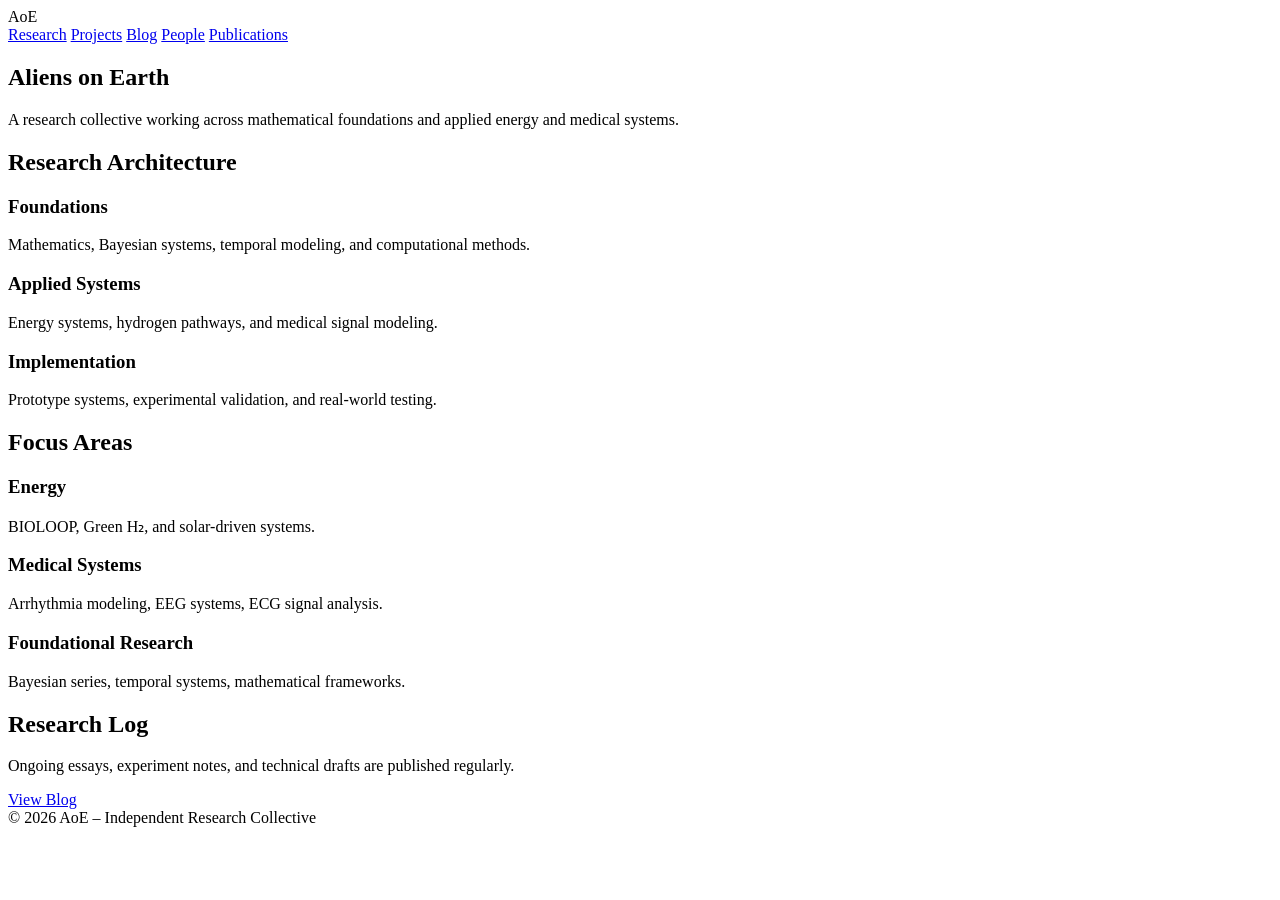
==== index.html @ 13b08b9a "Add initial HTML structure for AoE website" ====
<!DOCTYPE html>
<html lang="en">
<head>
<meta charset="UTF-8">
<meta name="viewport" content="width=device-width, initial-scale=1.0">
<title>AoE – Aliens on Earth</title>
<link rel="stylesheet" href="style.css">
<link href="https://fonts.googleapis.com/css2?family=Inter:wght@300;400;600;700&display=swap" rel="stylesheet">
</head>

<body>

<nav>
  <div class="logo">AoE</div>
  <div class="nav-links">
    <a href="research.html">Research</a>
    <a href="projects.html">Projects</a>
    <a href="blog.html">Blog</a>
    <a href="people.html">People</a>
    <a href="publications.html">Publications</a>
  </div>
</nav>

<section class="hero">
  <h1>Aliens on Earth</h1>
  <p>
    A research collective working across mathematical foundations and applied
    energy and medical systems.
  </p>
</section>

<section class="architecture">
  <h2>Research Architecture</h2>

  <div class="layer">
    <h3>Foundations</h3>
    <p>
      Mathematics, Bayesian systems, temporal modeling, and computational methods.
    </p>
  </div>

  <div class="layer">
    <h3>Applied Systems</h3>
    <p>
      Energy systems, hydrogen pathways, and medical signal modeling.
    </p>
  </div>

  <div class="layer">
    <h3>Implementation</h3>
    <p>
      Prototype systems, experimental validation, and real-world testing.
    </p>
  </div>
</section>

<section class="domains">
  <h2>Focus Areas</h2>

  <div class="grid">
    <div class="card">
      <h3>Energy</h3>
      <p>BIOLOOP, Green H₂, and solar-driven systems.</p>
    </div>

    <div class="card">
      <h3>Medical Systems</h3>
      <p>Arrhythmia modeling, EEG systems, ECG signal analysis.</p>
    </div>

    <div class="card">
      <h3>Foundational Research</h3>
      <p>Bayesian series, temporal systems, mathematical frameworks.</p>
    </div>
  </div>
</section>

<section class="activity">
  <h2>Research Log</h2>
  <p>
    Ongoing essays, experiment notes, and technical drafts are published regularly.
  </p>
  <a href="blog.html" class="btn">View Blog</a>
</section>

<footer>
  © 2026 AoE – Independent Research Collective
</footer>

</body>
</html>
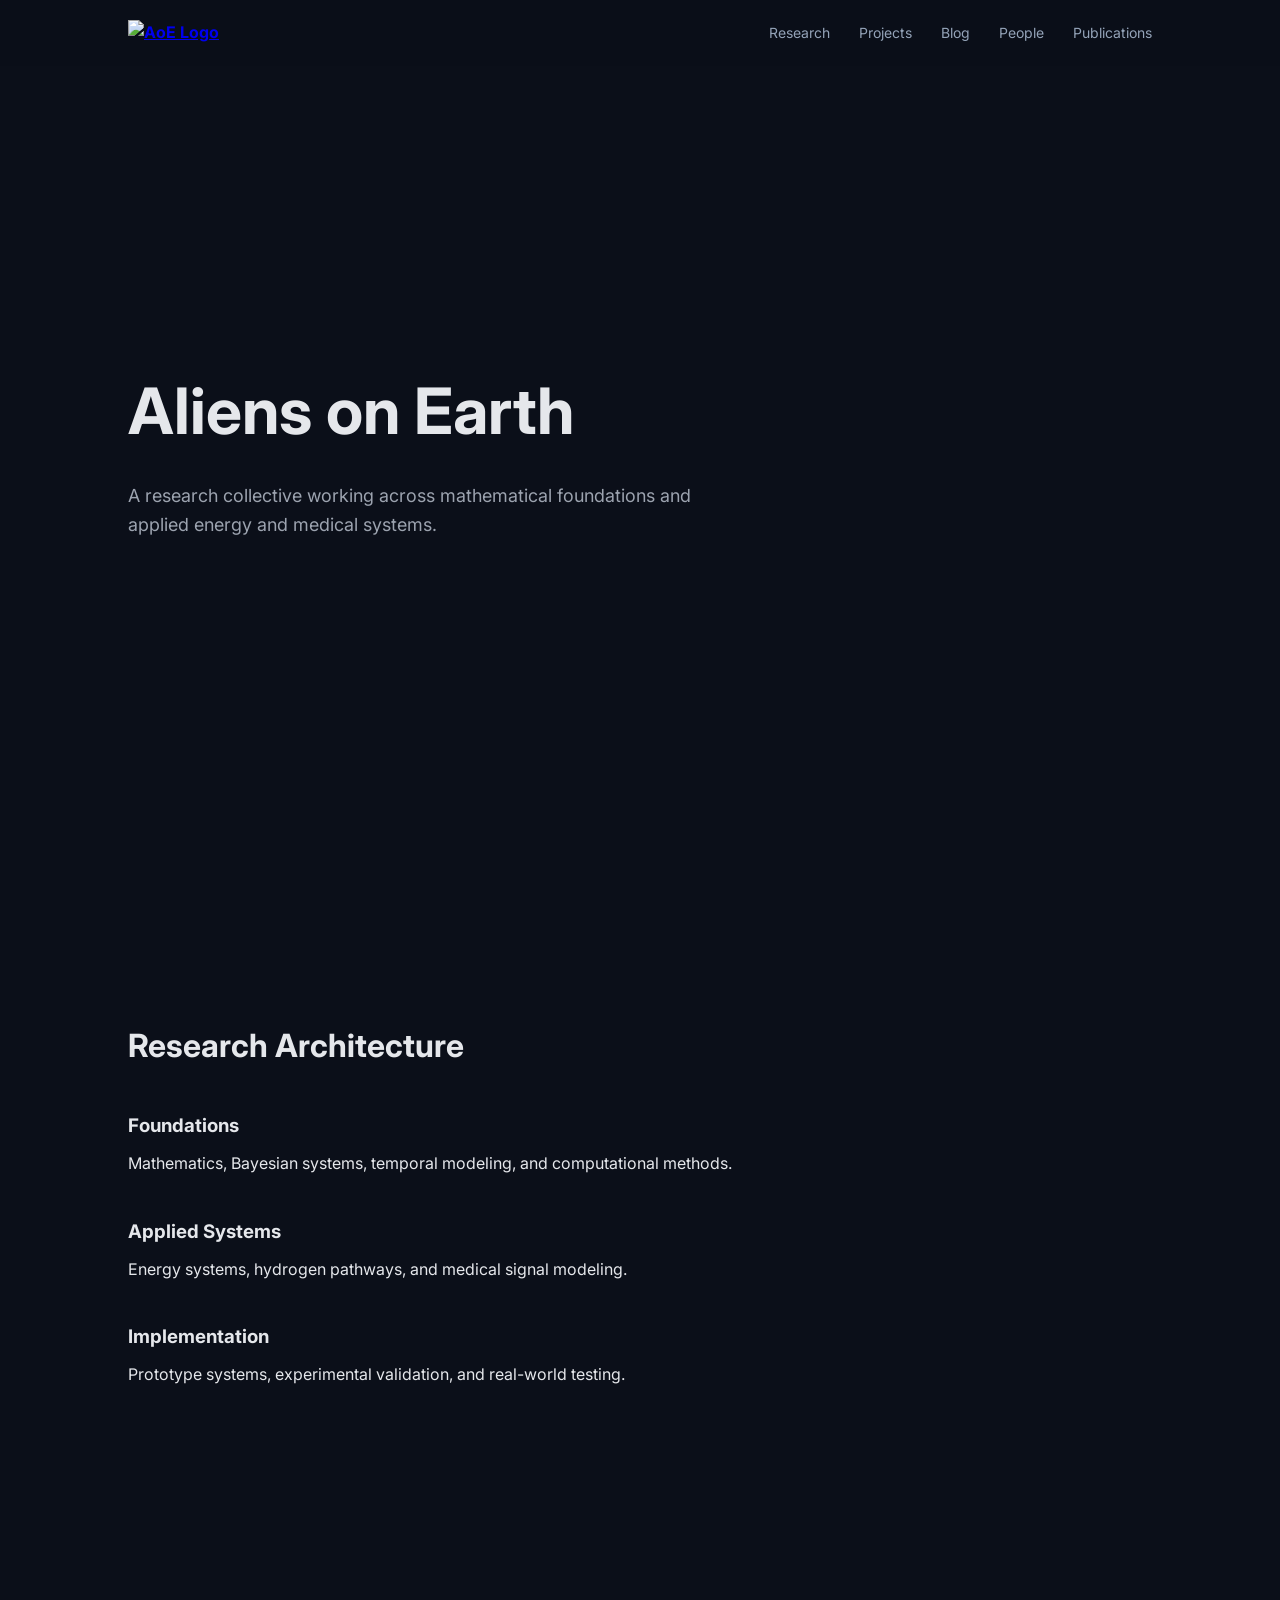
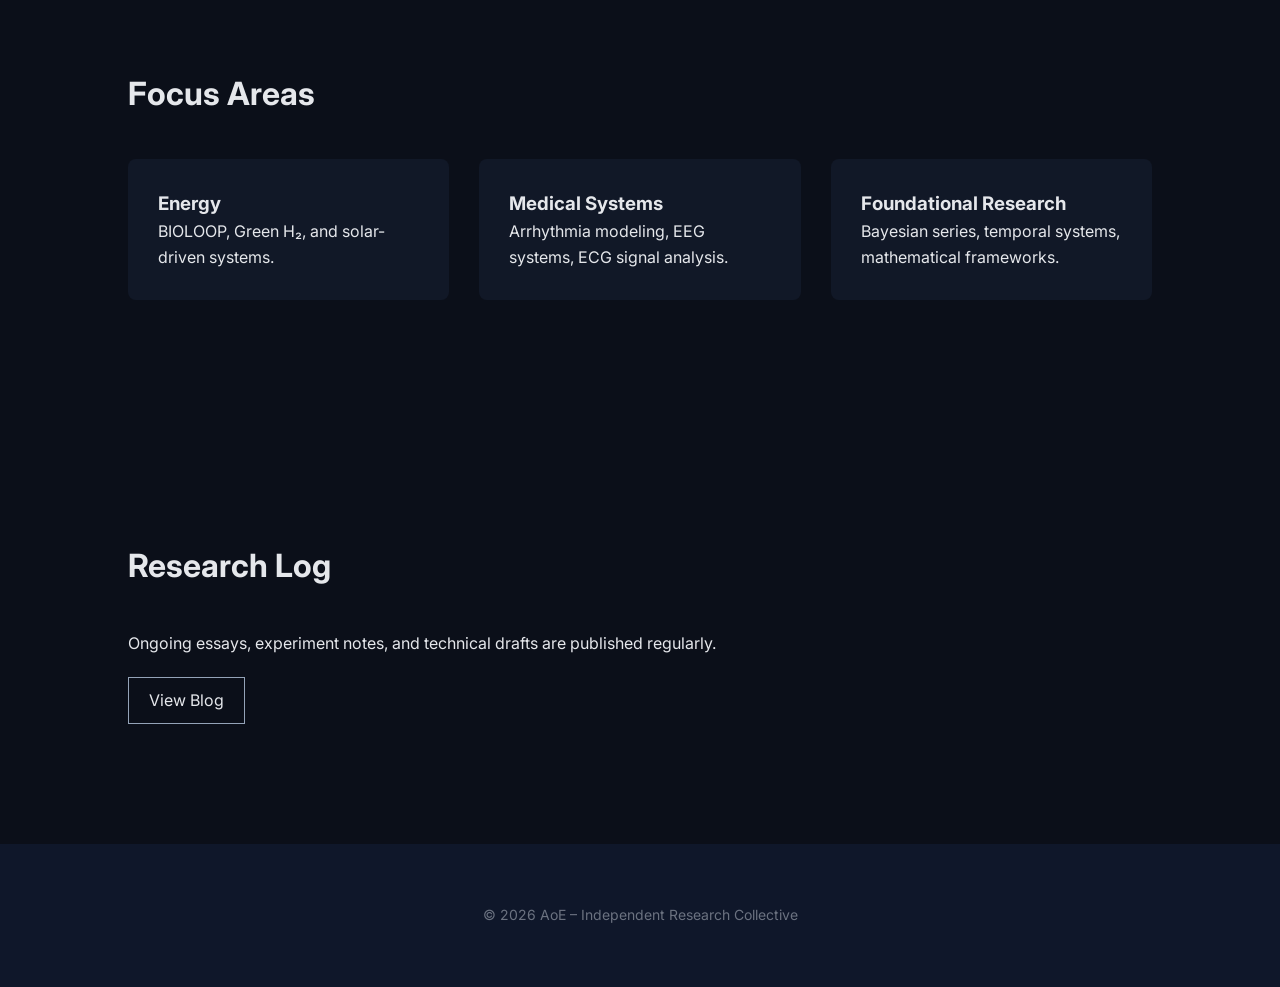
==== commit eaa4d1fa: "Update index.html" ====
--- a/index.html
+++ b/index.html
@@ -11,7 +11,11 @@
 <body>
 
 <nav>
-  <div class="logo">AoE</div>
+  <div class="logo">
+    <a href="index.html">
+      <img src="assets/AOE.jpeg" alt="AoE Logo">
+  </a>
+  </div>
   <div class="nav-links">
     <a href="research.html">Research</a>
     <a href="projects.html">Projects</a>
--- a/style.css
+++ b/style.css
@@ -0,0 +1,141 @@
+* {
+  margin: 0;
+  padding: 0;
+  box-sizing: border-box;
+}
+
+body {
+  font-family: 'Inter', sans-serif;
+  background: #0b0f19;
+  color: #e5e7eb;
+  line-height: 1.6;
+}
+
+nav {
+  position: fixed;
+  width: 100%;
+  padding: 20px 10%;
+  display: flex;
+  justify-content: space-between;
+  background: rgba(11,15,25,0.9);
+  backdrop-filter: blur(6px);
+}
+
+.logo {
+  font-weight: 700;
+}
+
+.nav-links a {
+  color: #94a3b8;
+  text-decoration: none;
+  margin-left: 25px;
+  font-size: 14px;
+}
+
+.nav-links a:hover {
+  color: #ffffff;
+}
+
+.hero {
+  height: 100vh;
+  display: flex;
+  flex-direction: column;
+  justify-content: center;
+  padding: 0 10%;
+}
+
+.hero h1 {
+  font-size: 64px;
+  margin-bottom: 20px;
+}
+
+.hero p {
+  max-width: 600px;
+  color: #9ca3af;
+  font-size: 18px;
+}
+
+section {
+  padding: 120px 10%;
+}
+
+h2 {
+  font-size: 32px;
+  margin-bottom: 40px;
+}
+
+.layer {
+  margin-bottom: 40px;
+}
+
+.layer h3 {
+  margin-bottom: 10px;
+}
+
+.domains .grid {
+  display: grid;
+  grid-template-columns: repeat(auto-fit, minmax(260px, 1fr));
+  gap: 30px;
+}
+
+.card {
+  background: #111827;
+  padding: 30px;
+  border-radius: 8px;
+  transition: 0.3s ease;
+}
+
+.card:hover {
+  background: #1f2937;
+  transform: translateY(-5px);
+}
+
+.activity .btn {
+  display: inline-block;
+  margin-top: 20px;
+  padding: 10px 20px;
+  border: 1px solid #94a3b8;
+  color: #e5e7eb;
+  text-decoration: none;
+}
+
+.activity .btn:hover {
+  background: #1f2937;
+}
+
+footer {
+  text-align: center;
+  padding: 60px;
+  background: #0f172a;
+  color: #6b7280;
+  font-size: 14px;
+}
+
+.page {
+  padding: 140px 10% 100px 10%;
+}
+
+.page h1 {
+  font-size: 48px;
+  margin-bottom: 60px;
+}
+
+.page section {
+  margin-bottom: 60px;
+}
+
+.grid {
+  display: grid;
+  grid-template-columns: repeat(auto-fit, minmax(260px, 1fr));
+  gap: 30px;
+}
+
+.link-card {
+  text-decoration: none;
+  color: inherit;
+}
+
+.link-card:hover {
+  background: #1f2937;
+  transform: translateY(-5px);
+}
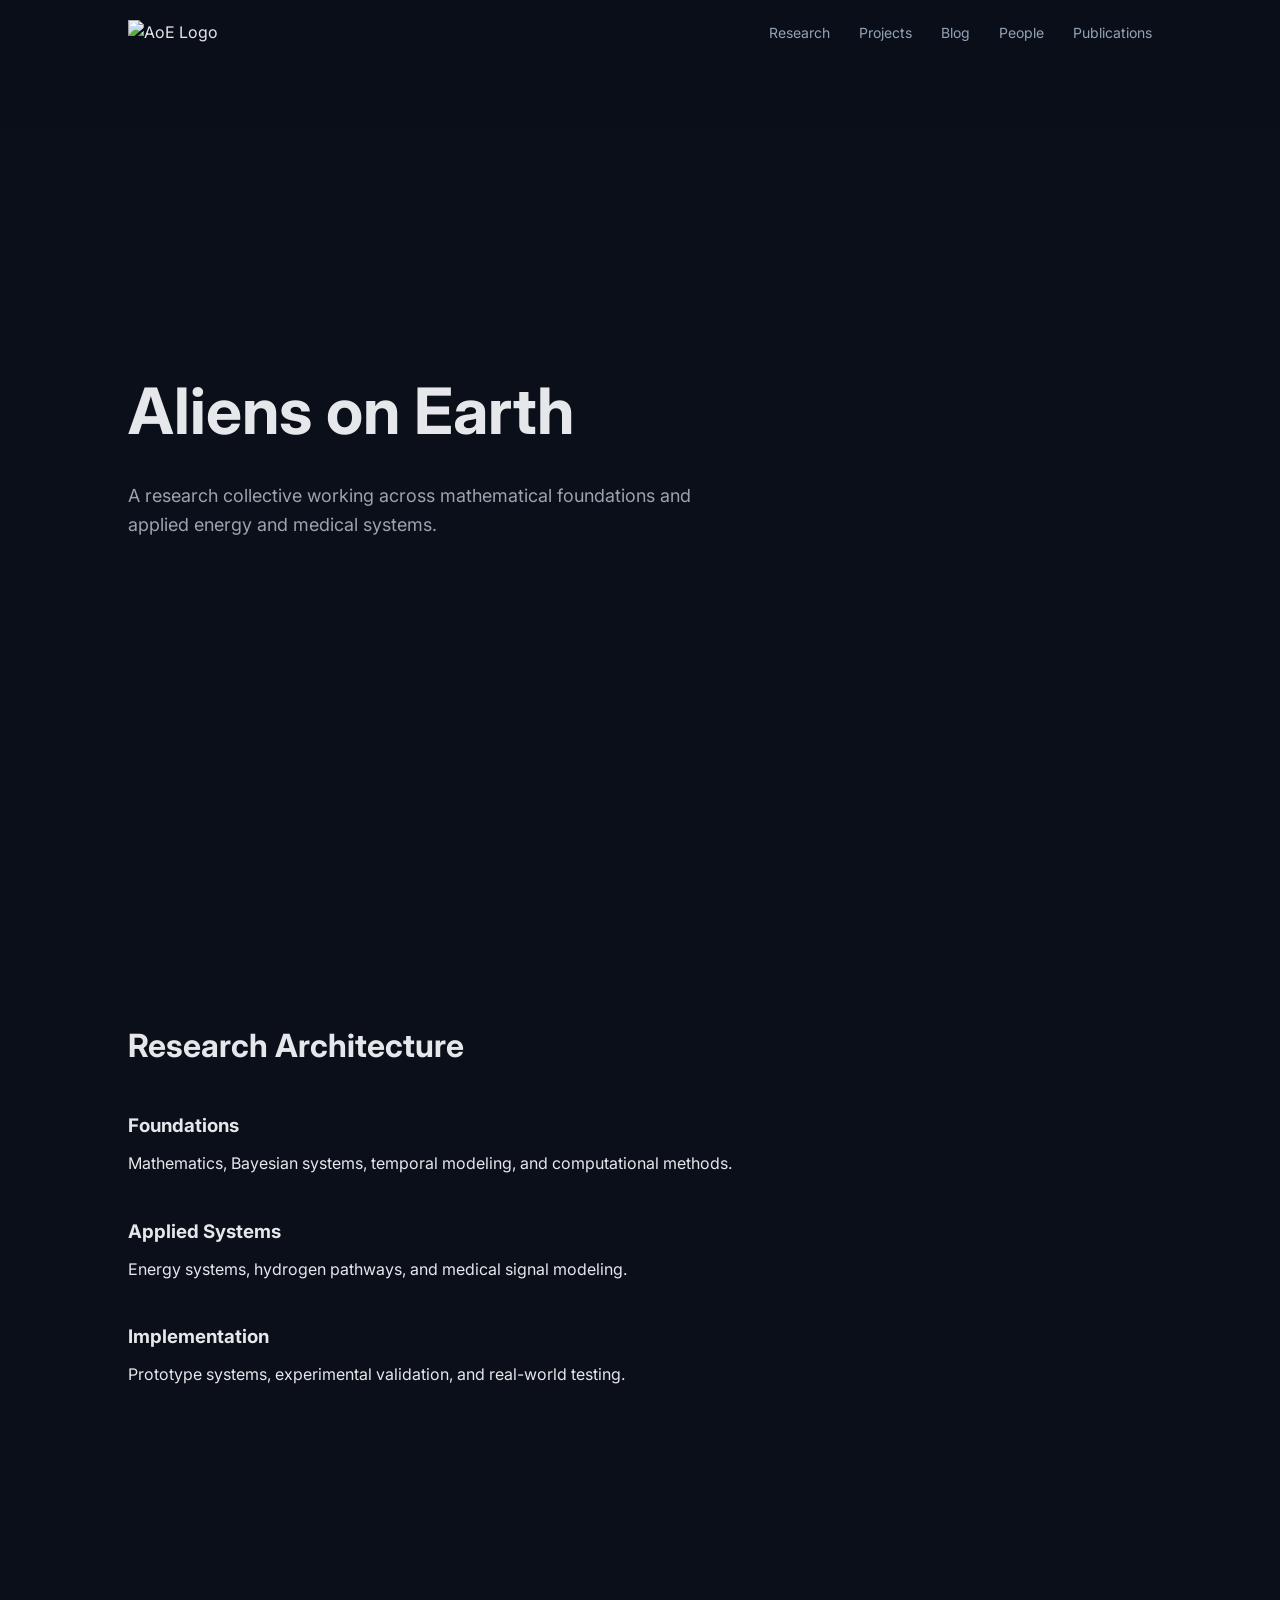
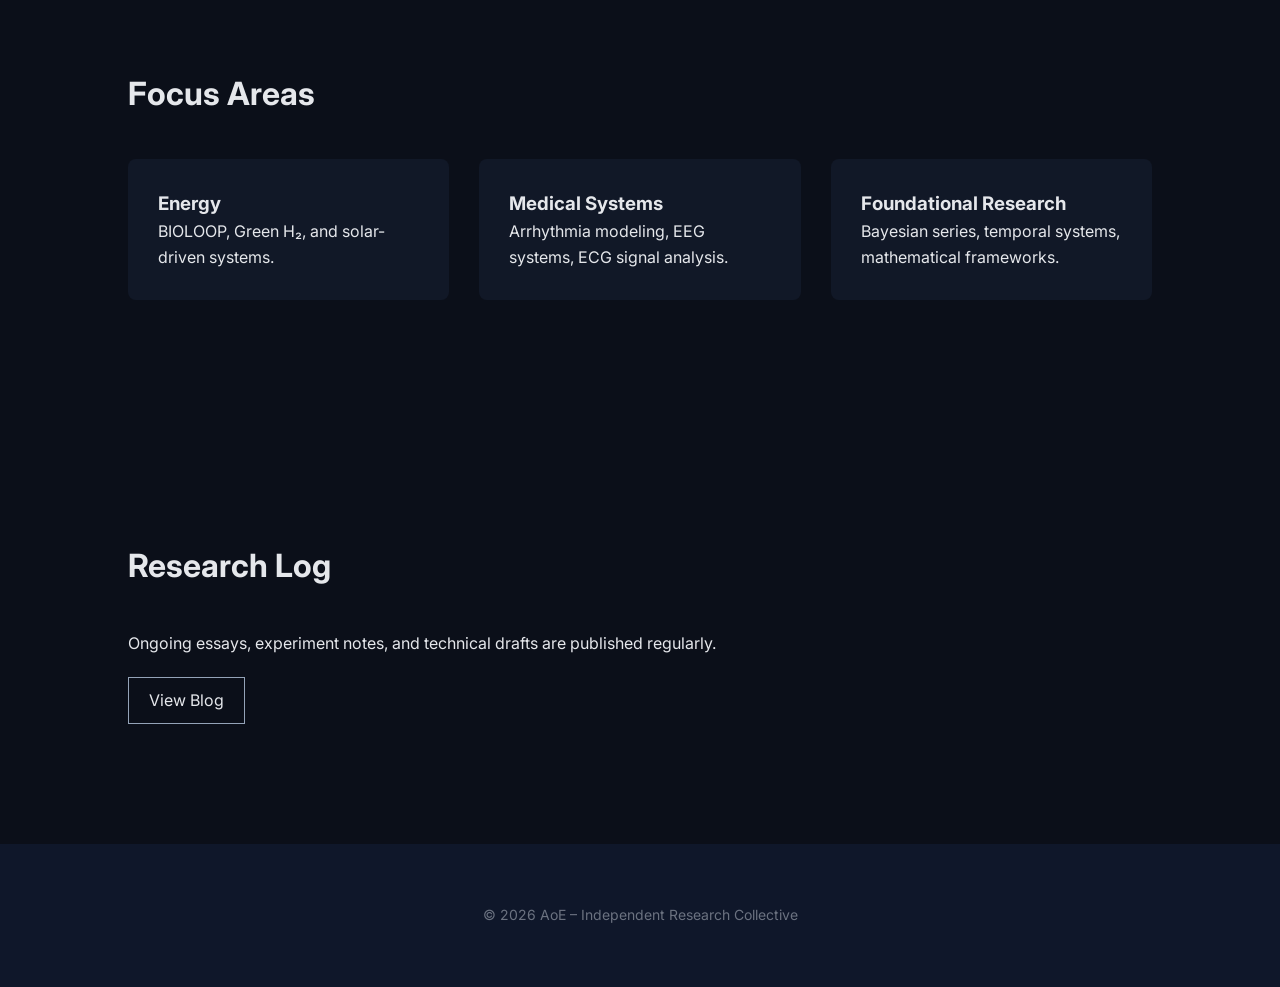
==== commit 1cac0a14: "Replace AOE logo image with a new file" ====
--- a/index.html
+++ b/index.html
@@ -10,11 +10,7 @@
 
 <body>
 
-<nav>
-  <div class="logo">
-    <a href="index.html">
-      <img src="assets/AOE.jpeg" alt="AoE Logo">
-  </a>
+<nav><img src="assets/AOE.jpeg" alt="AoE Logo" style="height: 60px; margin-bottom: 30px;">
   </div>
   <div class="nav-links">
     <a href="research.html">Research</a>
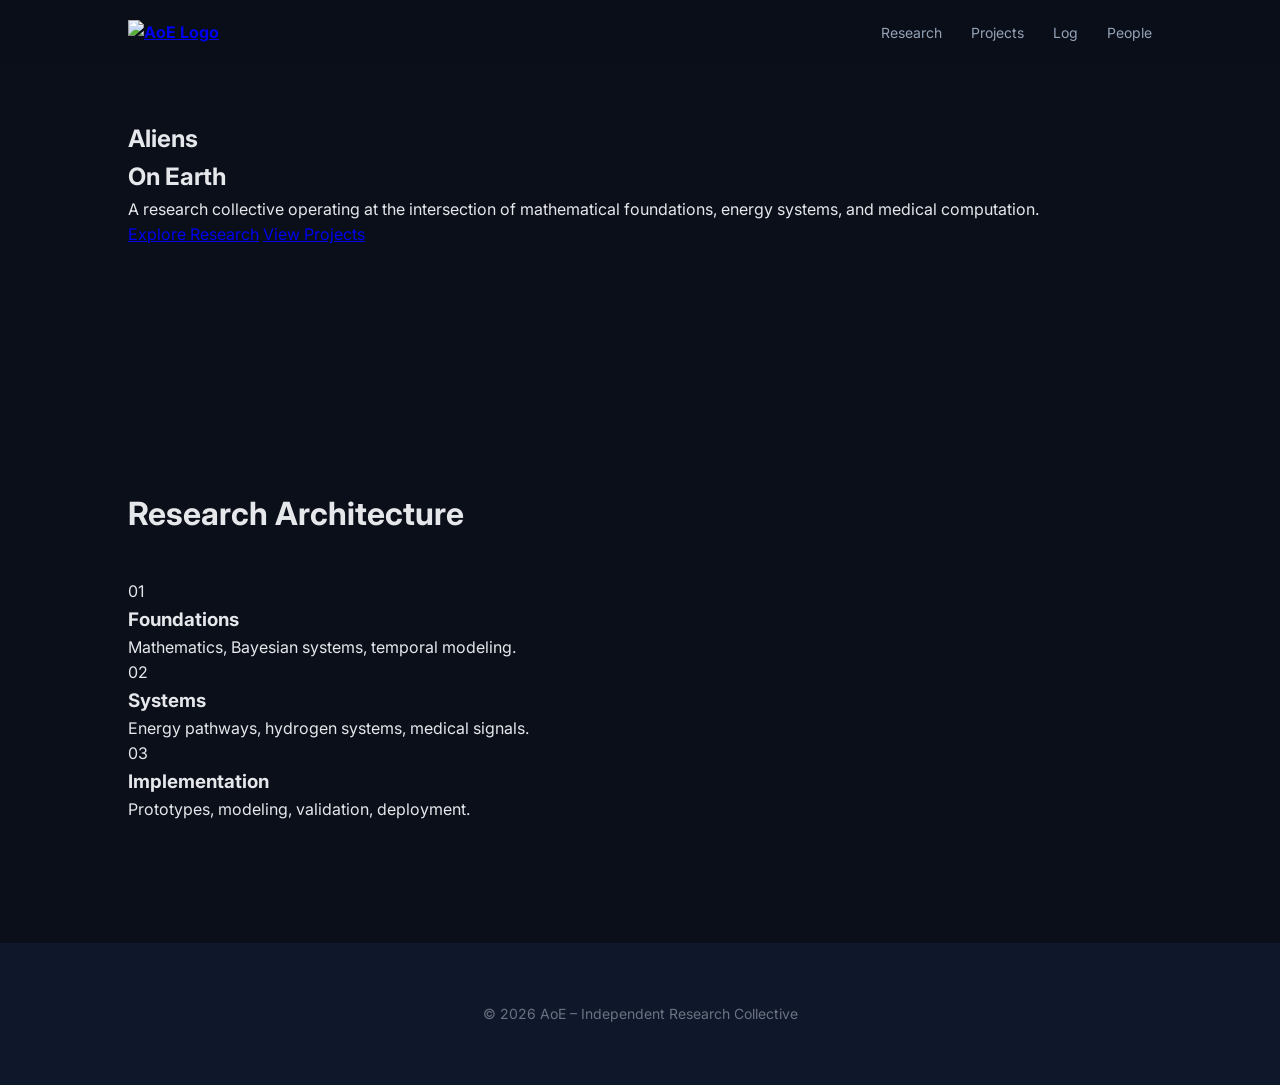
==== commit 471c29af: "Refactor index.html for improved layout and content Updated the navigation and hero sections, modifi" ====
--- a/index.html
+++ b/index.html
@@ -5,82 +5,72 @@
 <meta name="viewport" content="width=device-width, initial-scale=1.0">
 <title>AoE – Aliens on Earth</title>
 <link rel="stylesheet" href="style.css">
-<link href="https://fonts.googleapis.com/css2?family=Inter:wght@300;400;600;700&display=swap" rel="stylesheet">
+<link href="https://fonts.googleapis.com/css2?family=Inter:wght@300;400;600;800&display=swap" rel="stylesheet">
 </head>
 
 <body>
 
-<nav><img src="assets/AOE.jpeg" alt="AoE Logo" style="height: 60px; margin-bottom: 30px;">
+<nav>
+  <div class="logo">
+    <a href="index.html">
+      <img src="assets/AOE.jpeg" alt="AoE Logo">
+    </a>
   </div>
   <div class="nav-links">
     <a href="research.html">Research</a>
     <a href="projects.html">Projects</a>
-    <a href="blog.html">Blog</a>
+    <a href="blog.html">Log</a>
     <a href="people.html">People</a>
-    <a href="publications.html">Publications</a>
   </div>
 </nav>
 
-<section class="hero">
-  <h1>Aliens on Earth</h1>
-  <p>
-    A research collective working across mathematical foundations and applied
-    energy and medical systems.
-  </p>
+<section class="hero-advanced">
+
+  <div class="background-grid"></div>
+
+  <div class="hero-content">
+    <h1>
+      Aliens<br>
+      <span>On Earth</span>
+    </h1>
+
+    <p>
+      A research collective operating at the intersection of mathematical
+      foundations, energy systems, and medical computation.
+    </p>
+
+    <div class="hero-buttons">
+      <a href="research.html" class="btn-primary">Explore Research</a>
+      <a href="projects.html" class="btn-secondary">View Projects</a>
+    </div>
+  </div>
+
 </section>
 
-<section class="architecture">
+<section class="architecture-section">
   <h2>Research Architecture</h2>
 
-  <div class="layer">
-    <h3>Foundations</h3>
-    <p>
-      Mathematics, Bayesian systems, temporal modeling, and computational methods.
-    </p>
-  </div>
+  <div class="architecture-grid">
 
-  <div class="layer">
-    <h3>Applied Systems</h3>
-    <p>
-      Energy systems, hydrogen pathways, and medical signal modeling.
-    </p>
-  </div>
-
-  <div class="layer">
-    <h3>Implementation</h3>
-    <p>
-      Prototype systems, experimental validation, and real-world testing.
-    </p>
-  </div>
-</section>
-
-<section class="domains">
-  <h2>Focus Areas</h2>
-
-  <div class="grid">
-    <div class="card">
-      <h3>Energy</h3>
-      <p>BIOLOOP, Green H₂, and solar-driven systems.</p>
+    <div class="arch-block">
+      <span class="arch-number">01</span>
+      <h3>Foundations</h3>
+      <p>Mathematics, Bayesian systems, temporal modeling.</p>
     </div>
 
-    <div class="card">
-      <h3>Medical Systems</h3>
-      <p>Arrhythmia modeling, EEG systems, ECG signal analysis.</p>
+    <div class="arch-block">
+      <span class="arch-number">02</span>
+      <h3>Systems</h3>
+      <p>Energy pathways, hydrogen systems, medical signals.</p>
     </div>
 
-    <div class="card">
-      <h3>Foundational Research</h3>
-      <p>Bayesian series, temporal systems, mathematical frameworks.</p>
+    <div class="arch-block">
+      <span class="arch-number">03</span>
+      <h3>Implementation</h3>
+      <p>Prototypes, modeling, validation, deployment.</p>
     </div>
+
   </div>
-</section>
-
-<section class="activity">
-  <h2>Research Log</h2>
-  <p>
-    Ongoing essays, experiment notes, and technical drafts are published regularly.
-  </p>
-  <a href="blog.html" class="btn">View Blog</a>
 </section>
 
 <footer>
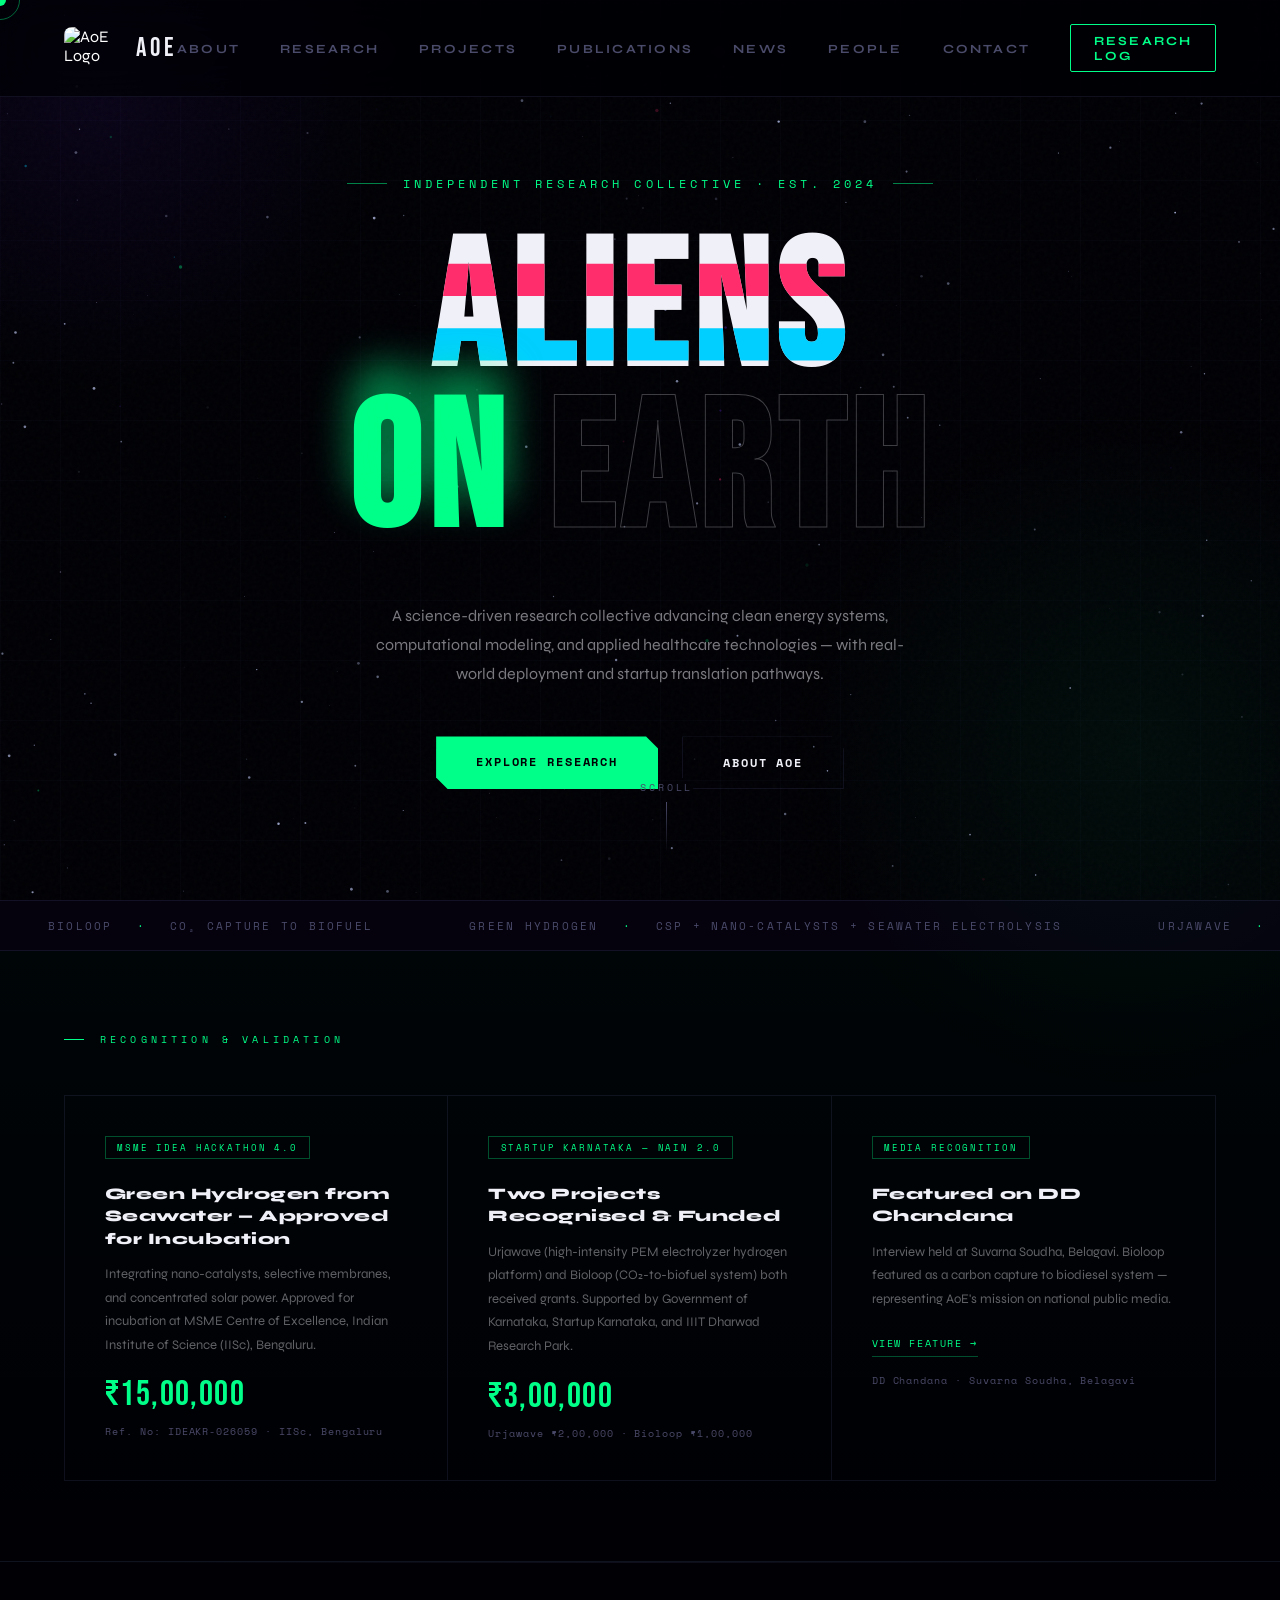
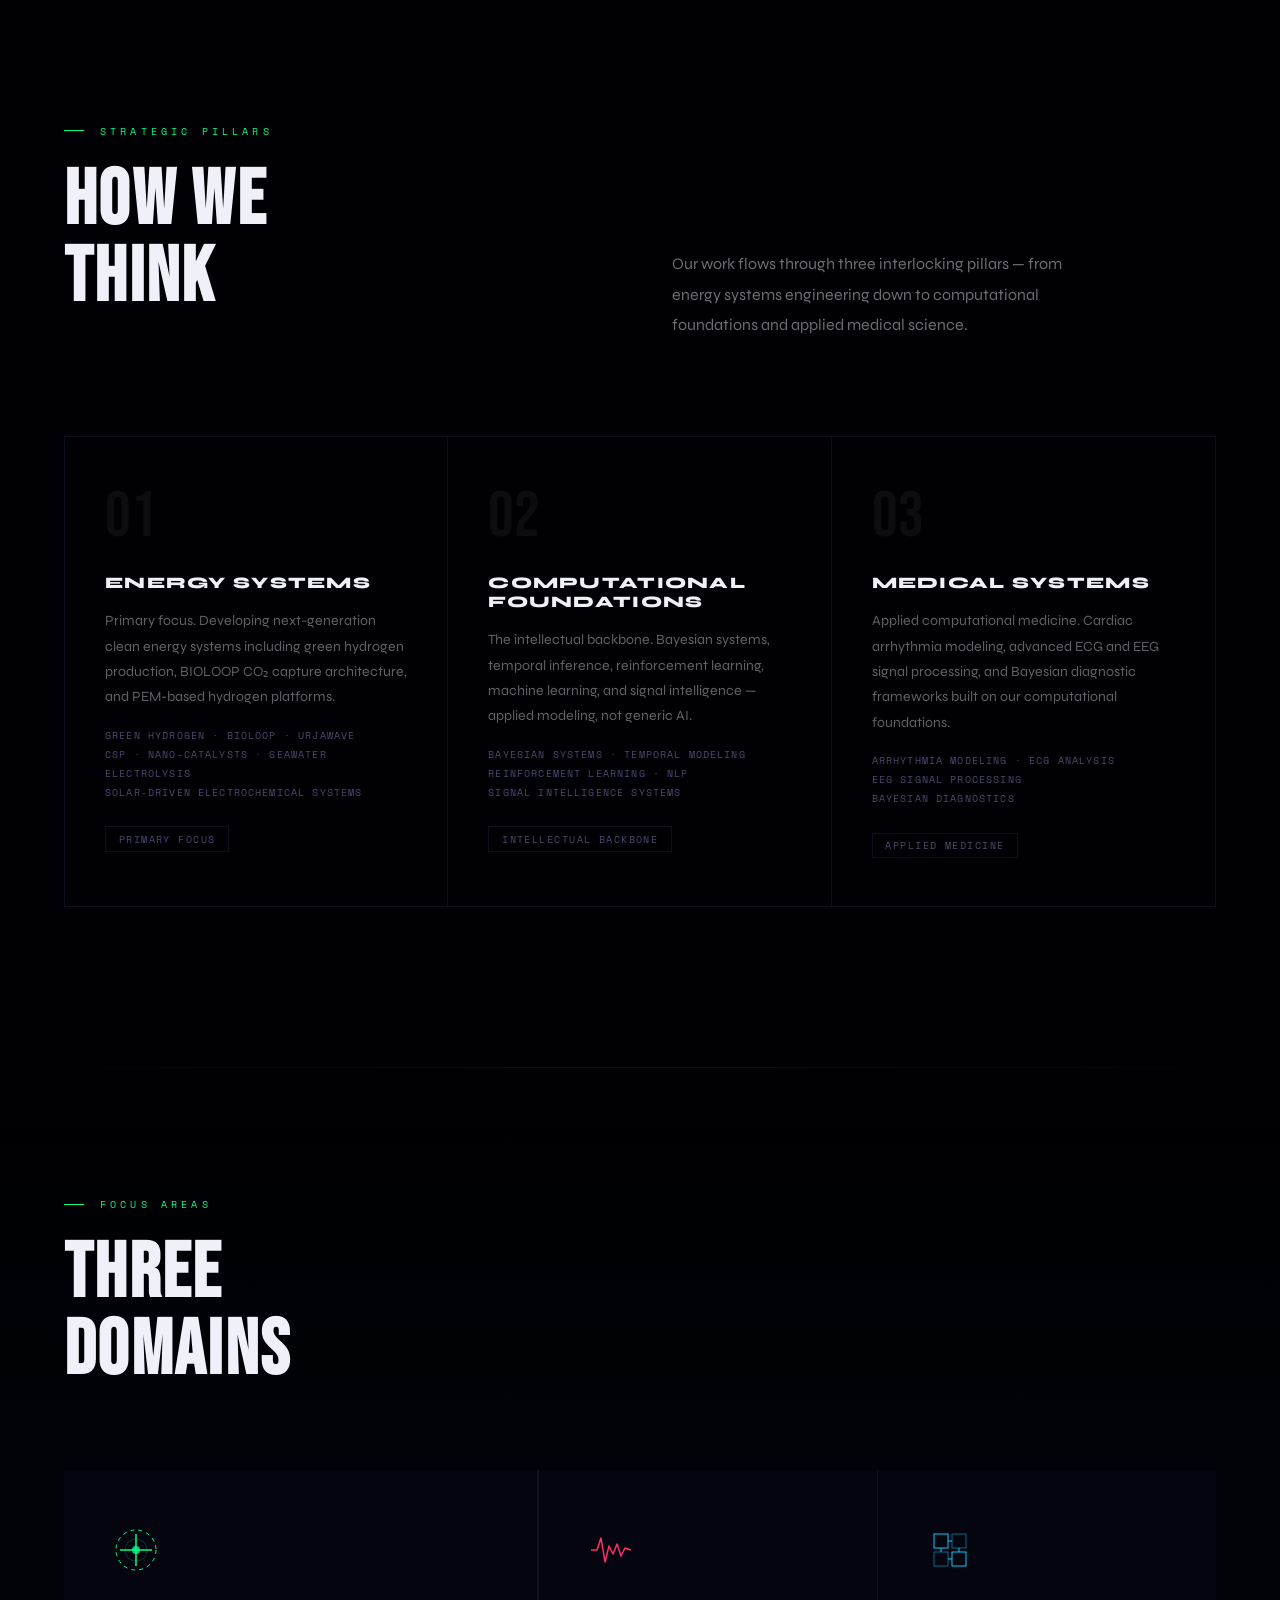
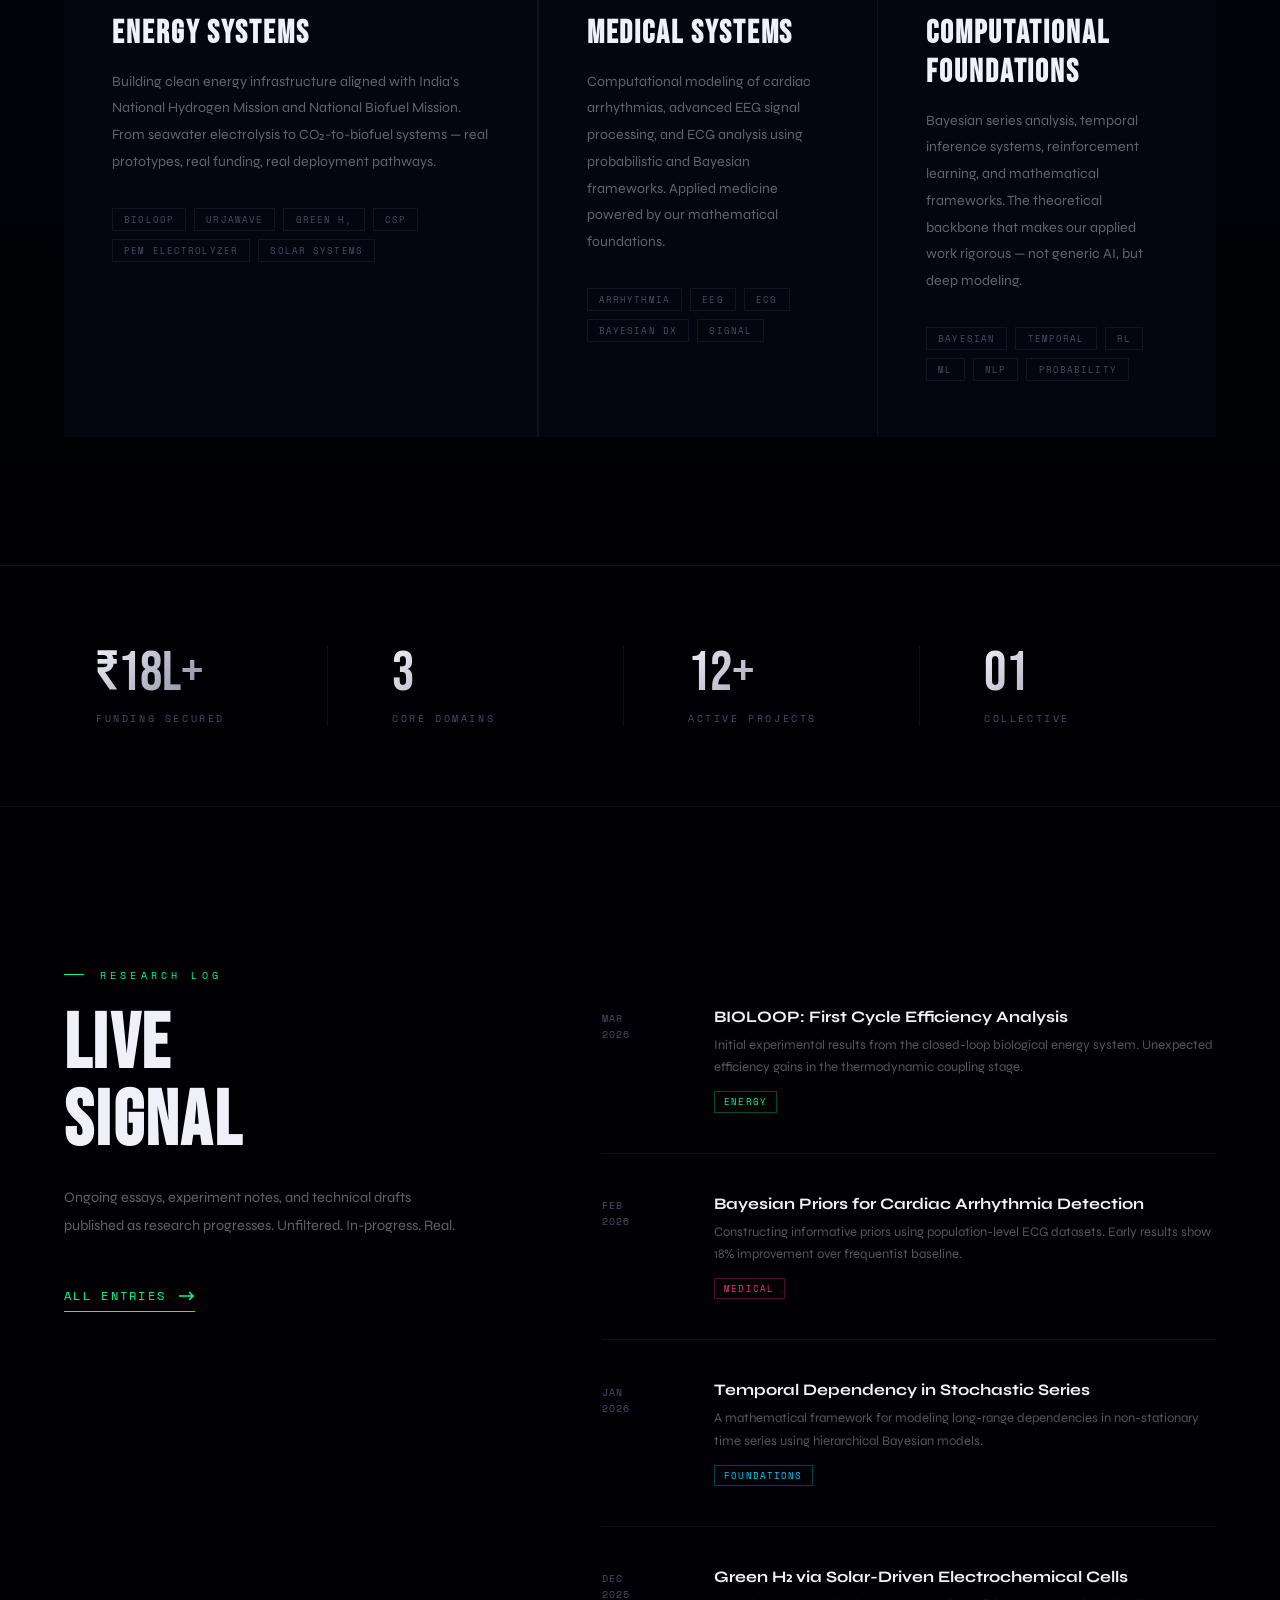
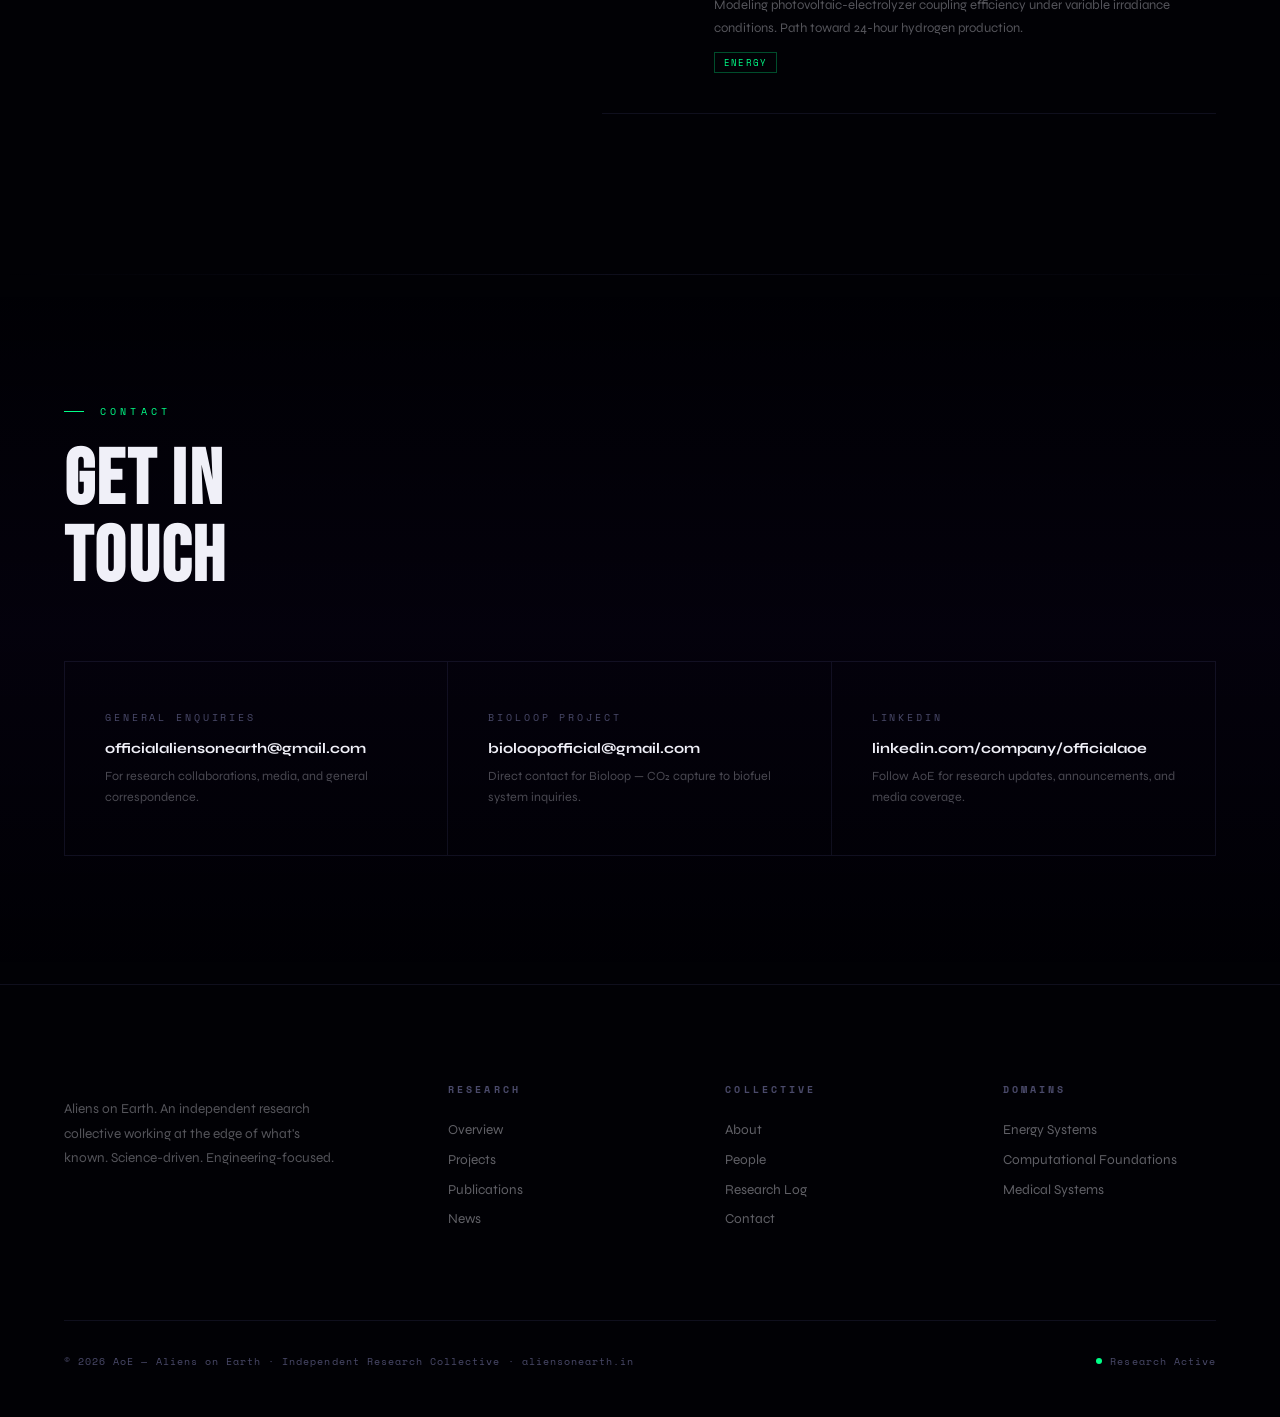
==== commit 7b3131f9: "Update index.html" ====
--- a/index.html
+++ b/index.html
@@ -4,78 +4,1607 @@
 <meta charset="UTF-8">
 <meta name="viewport" content="width=device-width, initial-scale=1.0">
 <title>AoE – Aliens on Earth</title>
-<link rel="stylesheet" href="style.css">
-<link href="https://fonts.googleapis.com/css2?family=Inter:wght@300;400;600;800&display=swap" rel="stylesheet">
+<link rel="preconnect" href="https://fonts.googleapis.com">
+<link href="https://fonts.googleapis.com/css2?family=Bebas+Neue&family=Syne:wght@400;700;800&family=Space+Mono:wght@400;700&display=swap" rel="stylesheet">
+<style>
+  :root {
+    --void: #010105;
+    --deep: #05050f;
+    --ink: #0a0a1a;
+    --acid: #00ff88;
+    --plasma: #7b2fff;
+    --signal: #ff2d6b;
+    --ice: #00cfff;
+    --white: #f0f0f8;
+    --muted: #4a4a6a;
+    --border: rgba(120,120,200,0.12);
+  }
+
+  *, *::before, *::after { margin: 0; padding: 0; box-sizing: border-box; }
+
+  html { scroll-behavior: smooth; }
+
+  body {
+    background: var(--void);
+    color: var(--white);
+    font-family: 'Syne', sans-serif;
+    overflow-x: hidden;
+    cursor: none;
+  }
+
+  /* CUSTOM CURSOR */
+  .cursor {
+    position: fixed;
+    width: 12px; height: 12px;
+    background: var(--acid);
+    border-radius: 50%;
+    pointer-events: none;
+    z-index: 9999;
+    transform: translate(-50%, -50%);
+    transition: transform 0.1s, background 0.2s;
+    mix-blend-mode: difference;
+  }
+  .cursor-ring {
+    position: fixed;
+    width: 40px; height: 40px;
+    border: 1px solid rgba(0,255,136,0.4);
+    border-radius: 50%;
+    pointer-events: none;
+    z-index: 9998;
+    transform: translate(-50%, -50%);
+    transition: transform 0.15s ease, width 0.3s, height 0.3s, border-color 0.3s;
+  }
+
+  /* CANVAS */
+  #cosmos {
+    position: fixed;
+    inset: 0;
+    z-index: 0;
+    pointer-events: none;
+  }
+
+  /* NOISE OVERLAY */
+  body::before {
+    content: '';
+    position: fixed;
+    inset: 0;
+    background-image: url("data:image/svg+xml,%3Csvg viewBox='0 0 256 256' xmlns='http://www.w3.org/2000/svg'%3E%3Cfilter id='noise'%3E%3CfeTurbulence type='fractalNoise' baseFrequency='0.9' numOctaves='4' stitchTiles='stitch'/%3E%3C/filter%3E%3Crect width='100%25' height='100%25' filter='url(%23noise)' opacity='1'/%3E%3C/svg%3E");
+    opacity: 0.025;
+    z-index: 1;
+    pointer-events: none;
+  }
+
+  /* NAV */
+  nav {
+    position: fixed;
+    top: 0; left: 0; right: 0;
+    z-index: 100;
+    display: flex;
+    align-items: center;
+    justify-content: space-between;
+    padding: 1.5rem 4rem;
+    border-bottom: 1px solid var(--border);
+    backdrop-filter: blur(20px);
+    background: rgba(1,1,5,0.7);
+  }
+
+  .nav-logo {
+    display: flex;
+    align-items: center;
+    gap: 1rem;
+  }
+
+  .nav-logo img {
+    height: 42px;
+    border-radius: 8px;
+    filter: brightness(1.1);
+  }
+
+  .nav-wordmark {
+    font-family: 'Bebas Neue', sans-serif;
+    font-size: 1.6rem;
+    letter-spacing: 0.15em;
+    color: var(--white);
+  }
+
+  .nav-links {
+    display: flex;
+    gap: 2.5rem;
+    align-items: center;
+  }
+
+  .nav-links a {
+    text-decoration: none;
+    color: var(--muted);
+    font-size: 0.78rem;
+    font-weight: 700;
+    letter-spacing: 0.18em;
+    text-transform: uppercase;
+    transition: color 0.2s;
+    position: relative;
+  }
+
+  .nav-links a::after {
+    content: '';
+    position: absolute;
+    bottom: -4px; left: 0;
+    width: 0; height: 1px;
+    background: var(--acid);
+    transition: width 0.3s;
+  }
+
+  .nav-links a:hover { color: var(--acid); }
+  .nav-links a:hover::after { width: 100%; }
+
+  .nav-cta {
+    background: transparent;
+    border: 1px solid var(--acid);
+    color: var(--acid) !important;
+    padding: 0.5rem 1.4rem;
+    border-radius: 2px;
+  }
+
+  .nav-cta:hover { background: var(--acid); color: var(--void) !important; }
+  .nav-cta::after { display: none !important; }
+
+  /* HERO */
+  .hero {
+    position: relative;
+    z-index: 2;
+    min-height: 100vh;
+    display: flex;
+    flex-direction: column;
+    align-items: center;
+    justify-content: center;
+    text-align: center;
+    padding: 8rem 2rem 4rem;
+    overflow: hidden;
+  }
+
+  .hero-eyebrow {
+    font-family: 'Space Mono', monospace;
+    font-size: 0.72rem;
+    letter-spacing: 0.35em;
+    color: var(--acid);
+    text-transform: uppercase;
+    margin-bottom: 2.5rem;
+    opacity: 0;
+    animation: fadeUp 1s 0.3s forwards;
+    display: flex;
+    align-items: center;
+    gap: 1rem;
+  }
+
+  .hero-eyebrow::before, .hero-eyebrow::after {
+    content: '';
+    width: 40px; height: 1px;
+    background: var(--acid);
+    opacity: 0.5;
+  }
+
+  .hero-title {
+    font-family: 'Bebas Neue', sans-serif;
+    font-size: clamp(5rem, 14vw, 14rem);
+    line-height: 0.9;
+    letter-spacing: 0.04em;
+    opacity: 0;
+    animation: fadeUp 1s 0.5s forwards;
+    position: relative;
+  }
+
+  .hero-title .line1 { display: block; color: var(--white); }
+  .hero-title .line2 {
+    display: block;
+    color: transparent;
+    -webkit-text-stroke: 1px rgba(240,240,248,0.25);
+    position: relative;
+  }
+
+  .hero-title .on {
+    color: var(--acid);
+    -webkit-text-stroke: 0;
+    position: relative;
+  }
+
+  .hero-title .on::after {
+    content: 'ON';
+    position: absolute;
+    inset: 0;
+    color: var(--acid);
+    filter: blur(20px);
+    opacity: 0.6;
+  }
+
+  .hero-sub {
+    margin-top: 3rem;
+    max-width: 560px;
+    font-size: 1rem;
+    line-height: 1.8;
+    color: rgba(240,240,248,0.5);
+    font-weight: 400;
+    opacity: 0;
+    animation: fadeUp 1s 0.8s forwards;
+  }
+
+  .hero-actions {
+    display: flex;
+    gap: 1.5rem;
+    margin-top: 3rem;
+    opacity: 0;
+    animation: fadeUp 1s 1s forwards;
+  }
+
+  .btn-primary {
+    background: var(--acid);
+    color: var(--void);
+    padding: 1rem 2.5rem;
+    font-family: 'Space Mono', monospace;
+    font-size: 0.78rem;
+    letter-spacing: 0.15em;
+    text-transform: uppercase;
+    text-decoration: none;
+    font-weight: 700;
+    border: none;
+    clip-path: polygon(0 0, calc(100% - 12px) 0, 100% 12px, 100% 100%, 12px 100%, 0 calc(100% - 12px));
+    transition: all 0.2s;
+    cursor: none;
+  }
+
+  .btn-primary:hover { background: var(--white); transform: translateY(-2px); }
+
+  .btn-ghost {
+    background: transparent;
+    color: var(--white);
+    padding: 1rem 2.5rem;
+    font-family: 'Space Mono', monospace;
+    font-size: 0.78rem;
+    letter-spacing: 0.15em;
+    text-transform: uppercase;
+    text-decoration: none;
+    font-weight: 700;
+    border: 1px solid var(--border);
+    clip-path: polygon(0 0, calc(100% - 12px) 0, 100% 12px, 100% 100%, 12px 100%, 0 calc(100% - 12px));
+    transition: all 0.2s;
+    cursor: none;
+  }
+
+  .btn-ghost:hover { border-color: var(--ice); color: var(--ice); transform: translateY(-2px); }
+
+  /* SCROLL INDICATOR */
+  .scroll-hint {
+    position: absolute;
+    bottom: 3rem;
+    left: 50%;
+    transform: translateX(-50%);
+    display: flex;
+    flex-direction: column;
+    align-items: center;
+    gap: 0.5rem;
+    opacity: 0;
+    animation: fadeUp 1s 1.4s forwards;
+  }
+
+  .scroll-hint span {
+    font-family: 'Space Mono', monospace;
+    font-size: 0.6rem;
+    letter-spacing: 0.3em;
+    color: var(--muted);
+    text-transform: uppercase;
+  }
+
+  .scroll-line {
+    width: 1px; height: 50px;
+    background: linear-gradient(to bottom, var(--muted), transparent);
+    animation: scrollPulse 2s infinite;
+  }
+
+  /* TICKER */
+  .ticker {
+    position: relative;
+    z-index: 2;
+    border-top: 1px solid var(--border);
+    border-bottom: 1px solid var(--border);
+    padding: 1rem 0;
+    overflow: hidden;
+    background: rgba(123,47,255,0.04);
+  }
+
+  .ticker-inner {
+    display: flex;
+    gap: 0;
+    animation: ticker 25s linear infinite;
+    white-space: nowrap;
+  }
+
+  .ticker-item {
+    padding: 0 3rem;
+    font-family: 'Space Mono', monospace;
+    font-size: 0.7rem;
+    letter-spacing: 0.2em;
+    text-transform: uppercase;
+    color: var(--muted);
+    display: flex;
+    align-items: center;
+    gap: 1.5rem;
+  }
+
+  .ticker-item span { color: var(--acid); }
+
+  /* CREDIBILITY BANNER */
+  .credibility {
+    position: relative;
+    z-index: 2;
+    padding: 5rem 4rem;
+    background: linear-gradient(180deg, rgba(0,255,136,0.02) 0%, transparent 100%);
+    border-bottom: 1px solid var(--border);
+  }
+
+  .credibility-inner {
+    max-width: 1400px;
+    margin: 0 auto;
+  }
+
+  .credibility-label {
+    font-family: 'Space Mono', monospace;
+    font-size: 0.65rem;
+    letter-spacing: 0.4em;
+    text-transform: uppercase;
+    color: var(--acid);
+    margin-bottom: 3rem;
+    display: flex;
+    align-items: center;
+    gap: 1rem;
+  }
+
+  .credibility-label::before {
+    content: '';
+    width: 20px; height: 1px;
+    background: var(--acid);
+  }
+
+  .cred-grid {
+    display: grid;
+    grid-template-columns: 1fr 1fr 1fr;
+    gap: 0;
+    border: 1px solid var(--border);
+  }
+
+  .cred-card {
+    padding: 2.5rem 2.5rem;
+    border-right: 1px solid var(--border);
+    position: relative;
+    overflow: hidden;
+    transition: background 0.3s;
+  }
+
+  .cred-card:last-child { border-right: none; }
+
+  .cred-card::before {
+    content: '';
+    position: absolute;
+    top: 0; left: 0; right: 0;
+    height: 2px;
+    background: linear-gradient(to right, transparent, var(--acid), transparent);
+    transform: scaleX(0);
+    transition: transform 0.4s;
+  }
+
+  .cred-card:hover::before { transform: scaleX(1); }
+  .cred-card:hover { background: rgba(0,255,136,0.03); }
+
+  .cred-badge {
+    font-family: 'Space Mono', monospace;
+    font-size: 0.58rem;
+    letter-spacing: 0.2em;
+    text-transform: uppercase;
+    color: var(--acid);
+    border: 1px solid rgba(0,255,136,0.3);
+    display: inline-block;
+    padding: 0.25rem 0.7rem;
+    margin-bottom: 1.5rem;
+  }
+
+  .cred-card h3 {
+    font-size: 1rem;
+    font-weight: 800;
+    color: var(--white);
+    margin-bottom: 0.8rem;
+    letter-spacing: 0.03em;
+    line-height: 1.4;
+  }
+
+  .cred-card p {
+    font-size: 0.82rem;
+    color: rgba(240,240,248,0.4);
+    line-height: 1.8;
+  }
+
+  .cred-amount {
+    font-family: 'Bebas Neue', sans-serif;
+    font-size: 2.2rem;
+    color: var(--acid);
+    letter-spacing: 0.04em;
+    margin-top: 1rem;
+    display: block;
+  }
+
+  .cred-ref {
+    font-family: 'Space Mono', monospace;
+    font-size: 0.6rem;
+    color: var(--muted);
+    letter-spacing: 0.1em;
+    margin-top: 0.5rem;
+    display: block;
+  }
+
+  /* SECTION COMMONS */
+  section { position: relative; z-index: 2; }
+
+  .section-label {
+    font-family: 'Space Mono', monospace;
+    font-size: 0.65rem;
+    letter-spacing: 0.4em;
+    text-transform: uppercase;
+    color: var(--acid);
+    margin-bottom: 1.5rem;
+    display: flex;
+    align-items: center;
+    gap: 1rem;
+  }
+
+  .section-label::before {
+    content: '';
+    width: 20px; height: 1px;
+    background: var(--acid);
+  }
+
+  .section-title {
+    font-family: 'Bebas Neue', sans-serif;
+    font-size: clamp(3rem, 6vw, 5.5rem);
+    line-height: 1;
+    letter-spacing: 0.03em;
+    margin-bottom: 1.5rem;
+  }
+
+  /* ARCHITECTURE */
+  .architecture {
+    padding: 10rem 4rem;
+    max-width: 1400px;
+    margin: 0 auto;
+  }
+
+  .arch-header {
+    display: grid;
+    grid-template-columns: 1fr 1fr;
+    gap: 4rem;
+    align-items: end;
+    margin-bottom: 6rem;
+  }
+
+  .arch-desc {
+    color: rgba(240,240,248,0.45);
+    line-height: 1.9;
+    font-size: 1rem;
+    max-width: 400px;
+  }
+
+  .arch-layers {
+    display: grid;
+    grid-template-columns: 1fr 1fr 1fr;
+    gap: 0;
+    border: 1px solid var(--border);
+  }
+
+  .arch-layer {
+    padding: 3rem 2.5rem;
+    border-right: 1px solid var(--border);
+    position: relative;
+    overflow: hidden;
+    transition: background 0.4s;
+  }
+
+  .arch-layer:last-child { border-right: none; }
+
+  .arch-layer::before {
+    content: '';
+    position: absolute;
+    top: 0; left: 0; right: 0;
+    height: 2px;
+    background: linear-gradient(to right, transparent, var(--plasma), transparent);
+    transform: scaleX(0);
+    transition: transform 0.4s;
+  }
+
+  .arch-layer:hover::before { transform: scaleX(1); }
+  .arch-layer:hover { background: rgba(123,47,255,0.05); }
+
+  .arch-num {
+    font-family: 'Bebas Neue', sans-serif;
+    font-size: 4rem;
+    color: rgba(240,240,248,0.05);
+    line-height: 1;
+    margin-bottom: 1.5rem;
+    display: block;
+  }
+
+  .arch-layer h3 {
+    font-size: 1rem;
+    font-weight: 800;
+    letter-spacing: 0.08em;
+    text-transform: uppercase;
+    margin-bottom: 1rem;
+    color: var(--white);
+  }
+
+  .arch-layer p {
+    font-size: 0.88rem;
+    color: rgba(240,240,248,0.4);
+    line-height: 1.8;
+  }
+
+  .arch-sublabel {
+    font-family: 'Space Mono', monospace;
+    font-size: 0.6rem;
+    color: var(--muted);
+    letter-spacing: 0.12em;
+    text-transform: uppercase;
+    margin-top: 1rem;
+    display: block;
+    line-height: 2;
+  }
+
+  .arch-tag {
+    display: inline-block;
+    margin-top: 1.5rem;
+    padding: 0.3rem 0.8rem;
+    font-family: 'Space Mono', monospace;
+    font-size: 0.6rem;
+    letter-spacing: 0.15em;
+    text-transform: uppercase;
+    border: 1px solid var(--border);
+    color: var(--muted);
+  }
+
+  /* DOMAINS */
+  .domains {
+    padding: 8rem 4rem;
+    background: linear-gradient(180deg, transparent 0%, rgba(0,207,255,0.02) 50%, transparent 100%);
+  }
+
+  .domains-inner {
+    max-width: 1400px;
+    margin: 0 auto;
+  }
+
+  .domains-header {
+    margin-bottom: 5rem;
+  }
+
+  .domains-grid {
+    display: grid;
+    grid-template-columns: 1.4fr 1fr 1fr;
+    gap: 1.5px;
+    background: var(--border);
+  }
+
+  .domain-card {
+    background: var(--deep);
+    padding: 3.5rem 3rem;
+    position: relative;
+    overflow: hidden;
+    transition: background 0.3s;
+    cursor: none;
+  }
+
+  .domain-card::after {
+    content: '';
+    position: absolute;
+    inset: 0;
+    background: radial-gradient(circle at 80% 20%, rgba(0,255,136,0.06), transparent 60%);
+    opacity: 0;
+    transition: opacity 0.4s;
+  }
+
+  .domain-card:nth-child(2)::after {
+    background: radial-gradient(circle at 80% 20%, rgba(255,45,107,0.06), transparent 60%);
+  }
+
+  .domain-card:nth-child(3)::after {
+    background: radial-gradient(circle at 80% 20%, rgba(0,207,255,0.06), transparent 60%);
+  }
+
+  .domain-card:hover::after { opacity: 1; }
+  .domain-card:hover { background: rgba(5,5,15,0.9); }
+
+  .domain-icon {
+    width: 48px; height: 48px;
+    margin-bottom: 2.5rem;
+    position: relative;
+    z-index: 1;
+  }
+
+  .domain-icon svg { width: 100%; height: 100%; }
+
+  .domain-card h3 {
+    font-family: 'Bebas Neue', sans-serif;
+    font-size: 2rem;
+    letter-spacing: 0.06em;
+    margin-bottom: 1rem;
+    position: relative;
+    z-index: 1;
+  }
+
+  .domain-card p {
+    font-size: 0.88rem;
+    color: rgba(240,240,248,0.4);
+    line-height: 1.9;
+    position: relative;
+    z-index: 1;
+  }
+
+  .domain-tags {
+    display: flex;
+    flex-wrap: wrap;
+    gap: 0.5rem;
+    margin-top: 2rem;
+    position: relative;
+    z-index: 1;
+  }
+
+  .tag {
+    padding: 0.25rem 0.7rem;
+    border: 1px solid var(--border);
+    font-family: 'Space Mono', monospace;
+    font-size: 0.58rem;
+    letter-spacing: 0.12em;
+    color: var(--muted);
+    text-transform: uppercase;
+  }
+
+  /* STATS BAR */
+  .stats {
+    padding: 5rem 4rem;
+    border-top: 1px solid var(--border);
+    border-bottom: 1px solid var(--border);
+  }
+
+  .stats-inner {
+    max-width: 1400px;
+    margin: 0 auto;
+    display: grid;
+    grid-template-columns: repeat(4, 1fr);
+    gap: 2rem;
+  }
+
+  .stat {
+    display: flex;
+    flex-direction: column;
+    gap: 0.5rem;
+    padding: 0 2rem;
+    border-right: 1px solid var(--border);
+  }
+
+  .stat:last-child { border-right: none; }
+
+  .stat-num {
+    font-family: 'Bebas Neue', sans-serif;
+    font-size: 3.5rem;
+    line-height: 1;
+    background: linear-gradient(135deg, var(--white), var(--muted));
+    -webkit-background-clip: text;
+    -webkit-text-fill-color: transparent;
+    background-clip: text;
+  }
+
+  .stat-label {
+    font-family: 'Space Mono', monospace;
+    font-size: 0.65rem;
+    letter-spacing: 0.25em;
+    color: var(--muted);
+    text-transform: uppercase;
+  }
+
+  /* SIGNAL / LOG */
+  .signal {
+    padding: 10rem 4rem;
+  }
+
+  .signal-inner {
+    max-width: 1400px;
+    margin: 0 auto;
+    display: grid;
+    grid-template-columns: 1fr 1.5fr;
+    gap: 8rem;
+    align-items: start;
+  }
+
+  .signal-left { position: sticky; top: 8rem; }
+
+  .signal-cta {
+    margin-top: 3rem;
+    display: inline-flex;
+    align-items: center;
+    gap: 0.8rem;
+    text-decoration: none;
+    font-family: 'Space Mono', monospace;
+    font-size: 0.72rem;
+    letter-spacing: 0.2em;
+    text-transform: uppercase;
+    color: var(--acid);
+    border-bottom: 1px solid var(--acid);
+    padding-bottom: 0.4rem;
+    transition: gap 0.2s;
+  }
+
+  .signal-cta:hover { gap: 1.4rem; }
+
+  .signal-log { display: flex; flex-direction: column; gap: 0; }
+
+  .log-entry {
+    display: grid;
+    grid-template-columns: 80px 1fr;
+    gap: 2rem;
+    padding: 2.5rem 0;
+    border-bottom: 1px solid var(--border);
+    position: relative;
+    transition: background 0.2s;
+  }
+
+  .log-entry::before {
+    content: '';
+    position: absolute;
+    left: -4rem;
+    top: 0; bottom: 0;
+    width: 2px;
+    background: linear-gradient(to bottom, var(--plasma), transparent);
+    opacity: 0;
+    transition: opacity 0.3s;
+  }
+
+  .log-entry:hover::before { opacity: 1; }
+
+  .log-date {
+    font-family: 'Space Mono', monospace;
+    font-size: 0.65rem;
+    color: var(--muted);
+    letter-spacing: 0.1em;
+    padding-top: 0.2rem;
+  }
+
+  .log-content h4 {
+    font-size: 1rem;
+    font-weight: 700;
+    margin-bottom: 0.5rem;
+    color: var(--white);
+    transition: color 0.2s;
+  }
+
+  .log-entry:hover .log-content h4 { color: var(--acid); }
+
+  .log-content p {
+    font-size: 0.82rem;
+    color: rgba(240,240,248,0.35);
+    line-height: 1.7;
+  }
+
+  .log-category {
+    display: inline-block;
+    margin-top: 0.8rem;
+    padding: 0.2rem 0.6rem;
+    font-family: 'Space Mono', monospace;
+    font-size: 0.58rem;
+    letter-spacing: 0.12em;
+    text-transform: uppercase;
+  }
+
+  .cat-energy { border: 1px solid rgba(0,255,136,0.3); color: var(--acid); }
+  .cat-medical { border: 1px solid rgba(255,45,107,0.3); color: var(--signal); }
+  .cat-math { border: 1px solid rgba(0,207,255,0.3); color: var(--ice); }
+
+  /* CONTACT */
+  .contact {
+    padding: 8rem 4rem;
+    background: linear-gradient(180deg, transparent 0%, rgba(123,47,255,0.03) 50%, transparent 100%);
+  }
+
+  .contact-inner {
+    max-width: 1400px;
+    margin: 0 auto;
+  }
+
+  .contact-header {
+    margin-bottom: 4rem;
+  }
+
+  .contact-grid {
+    display: grid;
+    grid-template-columns: 1fr 1fr 1fr;
+    gap: 0;
+    border: 1px solid var(--border);
+  }
+
+  .contact-card {
+    padding: 3rem 2.5rem;
+    border-right: 1px solid var(--border);
+    position: relative;
+    overflow: hidden;
+    transition: background 0.3s;
+  }
+
+  .contact-card:last-child { border-right: none; }
+
+  .contact-card::before {
+    content: '';
+    position: absolute;
+    top: 0; left: 0; right: 0;
+    height: 2px;
+    background: linear-gradient(to right, transparent, var(--plasma), transparent);
+    transform: scaleX(0);
+    transition: transform 0.4s;
+  }
+
+  .contact-card:hover::before { transform: scaleX(1); }
+  .contact-card:hover { background: rgba(123,47,255,0.04); }
+
+  .contact-type {
+    font-family: 'Space Mono', monospace;
+    font-size: 0.6rem;
+    letter-spacing: 0.3em;
+    text-transform: uppercase;
+    color: var(--muted);
+    margin-bottom: 1rem;
+    display: block;
+  }
+
+  .contact-card a {
+    display: block;
+    font-size: 0.9rem;
+    font-weight: 700;
+    color: var(--white);
+    text-decoration: none;
+    transition: color 0.2s;
+    word-break: break-all;
+  }
+
+  .contact-card a:hover { color: var(--acid); }
+
+  .contact-card .contact-desc {
+    font-size: 0.78rem;
+    color: rgba(240,240,248,0.3);
+    margin-top: 0.5rem;
+    line-height: 1.7;
+  }
+
+  /* FOOTER */
+  footer {
+    position: relative;
+    z-index: 2;
+    padding: 6rem 4rem 3rem;
+    border-top: 1px solid var(--border);
+  }
+
+  .footer-inner {
+    max-width: 1400px;
+    margin: 0 auto;
+  }
+
+  .footer-top {
+    display: grid;
+    grid-template-columns: 1.5fr 1fr 1fr 1fr;
+    gap: 4rem;
+    margin-bottom: 5rem;
+  }
+
+  .footer-brand h2 {
+    font-family: 'Bebas Neue', sans-serif;
+    font-size: 3rem;
+    letter-spacing: 0.06em;
+    margin-bottom: 1rem;
+  }
+
+  .footer-brand p {
+    font-size: 0.85rem;
+    color: rgba(240,240,248,0.35);
+    line-height: 1.8;
+    max-width: 280px;
+  }
+
+  .footer-col h4 {
+    font-family: 'Space Mono', monospace;
+    font-size: 0.65rem;
+    letter-spacing: 0.3em;
+    text-transform: uppercase;
+    color: var(--muted);
+    margin-bottom: 1.5rem;
+  }
+
+  .footer-col a {
+    display: block;
+    color: rgba(240,240,248,0.4);
+    text-decoration: none;
+    font-size: 0.85rem;
+    margin-bottom: 0.8rem;
+    transition: color 0.2s;
+  }
+
+  .footer-col a:hover { color: var(--white); }
+
+  .footer-bottom {
+    display: flex;
+    justify-content: space-between;
+    align-items: center;
+    padding-top: 2rem;
+    border-top: 1px solid var(--border);
+    font-family: 'Space Mono', monospace;
+    font-size: 0.65rem;
+    color: var(--muted);
+    letter-spacing: 0.1em;
+  }
+
+  .footer-status {
+    display: flex;
+    align-items: center;
+    gap: 0.5rem;
+  }
+
+  .status-dot {
+    width: 6px; height: 6px;
+    background: var(--acid);
+    border-radius: 50%;
+    animation: blink 2s infinite;
+  }
+
+  /* GLITCH EFFECT */
+  .glitch {
+    position: relative;
+    display: inline-block;
+  }
+
+  .glitch::before, .glitch::after {
+    content: attr(data-text);
+    position: absolute;
+    inset: 0;
+    font-family: inherit;
+    font-size: inherit;
+    font-weight: inherit;
+    letter-spacing: inherit;
+  }
+
+  .glitch::before {
+    color: var(--signal);
+    animation: glitch1 4s infinite;
+    clip-path: polygon(0 20%, 100% 20%, 100% 40%, 0 40%);
+  }
+
+  .glitch::after {
+    color: var(--ice);
+    animation: glitch2 4s infinite;
+    clip-path: polygon(0 60%, 100% 60%, 100% 80%, 0 80%);
+  }
+
+  /* HORIZONTAL LINE DIVIDER */
+  .divider {
+    width: 100%;
+    height: 1px;
+    background: linear-gradient(to right, transparent, var(--border), transparent);
+    position: relative;
+    z-index: 2;
+  }
+
+  /* ANIMATIONS */
+  @keyframes fadeUp {
+    from { opacity: 0; transform: translateY(30px); }
+    to { opacity: 1; transform: translateY(0); }
+  }
+
+  @keyframes ticker {
+    from { transform: translateX(0); }
+    to { transform: translateX(-50%); }
+  }
+
+  @keyframes scrollPulse {
+    0%, 100% { opacity: 0.3; transform: scaleY(0.5); transform-origin: top; }
+    50% { opacity: 1; transform: scaleY(1); }
+  }
+
+  @keyframes blink {
+    0%, 100% { opacity: 1; }
+    50% { opacity: 0.3; }
+  }
+
+  @keyframes glitch1 {
+    0%, 90%, 100% { transform: none; opacity: 0; }
+    92% { transform: translate(-2px, 0); opacity: 0.7; }
+    94% { transform: translate(2px, 0); opacity: 0; }
+    96% { transform: translate(-1px, 0); opacity: 0.7; }
+  }
+
+  @keyframes glitch2 {
+    0%, 93%, 100% { transform: none; opacity: 0; }
+    95% { transform: translate(2px, 0); opacity: 0.7; }
+    97% { transform: translate(-2px, 0); opacity: 0; }
+    99% { transform: translate(1px, 0); opacity: 0.7; }
+  }
+
+  @keyframes orbit {
+    from { transform: rotate(0deg) translateX(var(--r)) rotate(0deg); }
+    to { transform: rotate(360deg) translateX(var(--r)) rotate(-360deg); }
+  }
+
+  /* SCROLL REVEAL */
+  .reveal {
+    opacity: 0;
+    transform: translateY(40px);
+    transition: opacity 0.8s ease, transform 0.8s ease;
+  }
+
+  .reveal.visible {
+    opacity: 1;
+    transform: none;
+  }
+
+  /* GRID DECORATION */
+  .grid-bg {
+    position: fixed;
+    inset: 0;
+    background-image:
+      linear-gradient(rgba(120,120,200,0.03) 1px, transparent 1px),
+      linear-gradient(90deg, rgba(120,120,200,0.03) 1px, transparent 1px);
+    background-size: 60px 60px;
+    z-index: 0;
+    pointer-events: none;
+  }
+
+  /* RADIAL GLOWS */
+  .glow-1 {
+    position: fixed;
+    top: -200px; left: -200px;
+    width: 600px; height: 600px;
+    background: radial-gradient(circle, rgba(123,47,255,0.08), transparent 70%);
+    pointer-events: none;
+    z-index: 0;
+  }
+
+  .glow-2 {
+    position: fixed;
+    bottom: -200px; right: -200px;
+    width: 700px; height: 700px;
+    background: radial-gradient(circle, rgba(0,255,136,0.05), transparent 70%);
+    pointer-events: none;
+    z-index: 0;
+  }
+
+  /* RESPONSIVE */
+  @media (max-width: 1024px) {
+    nav { padding: 1.5rem 2rem; }
+    .architecture, .domains, .signal, .stats, .credibility, .contact { padding-left: 2rem; padding-right: 2rem; }
+    .arch-header { grid-template-columns: 1fr; }
+    .arch-layers { grid-template-columns: 1fr; }
+    .arch-layer { border-right: none; border-bottom: 1px solid var(--border); }
+    .domains-grid { grid-template-columns: 1fr; }
+    .signal-inner { grid-template-columns: 1fr; gap: 4rem; }
+    .signal-left { position: static; }
+    .stats-inner { grid-template-columns: repeat(2, 1fr); }
+    .footer-top { grid-template-columns: 1fr 1fr; }
+    .cred-grid { grid-template-columns: 1fr; }
+    .cred-card { border-right: none; border-bottom: 1px solid var(--border); }
+    .contact-grid { grid-template-columns: 1fr; }
+    .contact-card { border-right: none; border-bottom: 1px solid var(--border); }
+  }
+
+  @media (max-width: 640px) {
+    nav { padding: 1rem 1.5rem; }
+    .nav-links { display: none; }
+    .hero-actions { flex-direction: column; align-items: center; }
+    .stats-inner { grid-template-columns: 1fr 1fr; }
+    footer { padding: 4rem 1.5rem 2rem; }
+    .footer-top { grid-template-columns: 1fr; }
+    .footer-bottom { flex-direction: column; gap: 1rem; text-align: center; }
+  }
+</style>
 </head>
-
 <body>
 
+<div class="cursor" id="cursor"></div>
+<div class="cursor-ring" id="cursorRing"></div>
+<div class="grid-bg"></div>
+<div class="glow-1"></div>
+<div class="glow-2"></div>
+<canvas id="cosmos"></canvas>
+
+<!-- NAV -->
 <nav>
-  <div class="logo">
-    <a href="index.html">
-      <img src="assets/AOE.jpeg" alt="AoE Logo">
-    </a>
+  <div class="nav-logo">
+    <img src="assets/AOE.jpeg" alt="AoE Logo">
+    <span class="nav-wordmark">AoE</span>
   </div>
   <div class="nav-links">
+    <a href="about.html">About</a>
     <a href="research.html">Research</a>
     <a href="projects.html">Projects</a>
-    <a href="blog.html">Log</a>
+    <a href="publications.html">Publications</a>
+    <a href="news.html">News</a>
     <a href="people.html">People</a>
+    <a href="contact.html">Contact</a>
+    <a href="blog.html" class="nav-cta">Research Log</a>
   </div>
 </nav>
 
-<section class="hero-advanced">
-
-  <div class="background-grid"></div>
-
-  <div class="hero-content">
-    <h1>
-      Aliens<br>
-      <span>On Earth</span>
-    </h1>
-
-    <p>
-      A research collective operating at the intersection of mathematical
-      foundations, energy systems, and medical computation.
-    </p>
-
-    <div class="hero-buttons">
-      <a href="research.html" class="btn-primary">Explore Research</a>
-      <a href="projects.html" class="btn-secondary">View Projects</a>
+<!-- HERO -->
+<section class="hero">
+  <div class="hero-eyebrow">Independent Research Collective · Est. 2024</div>
+  <h1 class="hero-title">
+    <span class="line1 glitch" data-text="ALIENS">ALIENS</span>
+    <span class="line2"><span class="on">ON</span> EARTH</span>
+  </h1>
+  <p class="hero-sub">
+    A science-driven research collective advancing clean energy systems, computational modeling,
+    and applied healthcare technologies — with real-world deployment and startup translation pathways.
+  </p>
+  <div class="hero-actions">
+    <a href="research.html" class="btn-primary">Explore Research</a>
+    <a href="about.html" class="btn-ghost">About AoE</a>
+  </div>
+  <div class="scroll-hint">
+    <span>Scroll</span>
+    <div class="scroll-line"></div>
+  </div>
+</section>
+
+<!-- TICKER -->
+<div class="ticker">
+  <div class="ticker-inner" id="ticker">
+    <span class="ticker-item">BIOLOOP <span>·</span> CO₂ Capture to Biofuel</span>
+    <span class="ticker-item">Green Hydrogen <span>·</span> CSP + Nano-Catalysts + Seawater Electrolysis</span>
+    <span class="ticker-item">Urjawave <span>·</span> PEM Electrolyzer Platform</span>
+    <span class="ticker-item">Arrhythmia Modeling <span>·</span> Bayesian ECG/EEG Analysis</span>
+    <span class="ticker-item">Temporal Inference Systems <span>·</span> Mathematical Foundations</span>
+    <span class="ticker-item">MSME CoE IISc <span>·</span> Startup Karnataka NAIN 2.0 <span>·</span> DD Chandana</span>
+    <span class="ticker-item">BIOLOOP <span>·</span> CO₂ Capture to Biofuel</span>
+    <span class="ticker-item">Green Hydrogen <span>·</span> CSP + Nano-Catalysts + Seawater Electrolysis</span>
+    <span class="ticker-item">Urjawave <span>·</span> PEM Electrolyzer Platform</span>
+    <span class="ticker-item">Arrhythmia Modeling <span>·</span> Bayesian ECG/EEG Analysis</span>
+    <span class="ticker-item">Temporal Inference Systems <span>·</span> Mathematical Foundations</span>
+    <span class="ticker-item">MSME CoE IISc <span>·</span> Startup Karnataka NAIN 2.0 <span>·</span> DD Chandana</span>
+  </div>
+</div>
+
+<!-- CREDIBILITY BANNER -->
+<section class="credibility">
+  <div class="credibility-inner">
+    <div class="credibility-label reveal">Recognition &amp; Validation</div>
+    <div class="cred-grid reveal">
+      <div class="cred-card">
+        <span class="cred-badge">MSME Idea Hackathon 4.0</span>
+        <h3>Green Hydrogen from Seawater — Approved for Incubation</h3>
+        <p>Integrating nano-catalysts, selective membranes, and concentrated solar power. Approved for incubation at MSME Centre of Excellence, Indian Institute of Science (IISc), Bengaluru.</p>
+        <span class="cred-amount">₹15,00,000</span>
+        <span class="cred-ref">Ref. No: IDEAKR-026059 · IISc, Bengaluru</span>
+      </div>
+      <div class="cred-card">
+        <span class="cred-badge">Startup Karnataka — NAIN 2.0</span>
+        <h3>Two Projects Recognised &amp; Funded</h3>
+        <p>Urjawave (high-intensity PEM electrolyzer hydrogen platform) and Bioloop (CO₂-to-biofuel system) both received grants. Supported by Government of Karnataka, Startup Karnataka, and IIIT Dharwad Research Park.</p>
+        <span class="cred-amount">₹3,00,000</span>
+        <span class="cred-ref">Urjawave ₹2,00,000 · Bioloop ₹1,00,000</span>
+      </div>
+      <div class="cred-card">
+        <span class="cred-badge">Media Recognition</span>
+        <h3>Featured on DD Chandana</h3>
+        <p>Interview held at Suvarna Soudha, Belagavi. Bioloop featured as a carbon capture to biodiesel system — representing AoE's mission on national public media.</p>
+        <a href="https://www.linkedin.com/posts/officialaoe_aliensonearth-innovation-sustainability-activity-7392988244625387520-76rO" target="_blank" rel="noopener" style="display:inline-block; margin-top:1.5rem; font-family:'Space Mono',monospace; font-size:0.65rem; letter-spacing:0.15em; text-transform:uppercase; color:var(--acid); text-decoration:none; border-bottom:1px solid rgba(0,255,136,0.3); padding-bottom:0.3rem;">View Feature →</a>
+        <span class="cred-ref" style="margin-top:1rem;">DD Chandana · Suvarna Soudha, Belagavi</span>
+      </div>
     </div>
   </div>
-
 </section>
 
-<section class="architecture-section">
-  <h2>Research Architecture</h2>
-
-  <div class="architecture-grid">
-
-    <div class="arch-block">
-      <span class="arch-number">01</span>
-      <h3>Foundations</h3>
-      <p>Mathematics, Bayesian systems, temporal modeling.</p>
+<div class="divider"></div>
+
+<!-- ARCHITECTURE / PILLARS -->
+<section class="architecture">
+  <div class="arch-header reveal">
+    <div>
+      <div class="section-label">Strategic Pillars</div>
+      <h2 class="section-title">How We<br>Think</h2>
     </div>
-
-    <div class="arch-block">
-      <span class="arch-number">02</span>
-      <h3>Systems</h3>
-      <p>Energy pathways, hydrogen systems, medical signals.</p>
+    <p class="arch-desc">
+      Our work flows through three interlocking pillars — from energy systems engineering
+      down to computational foundations and applied medical science.
+    </p>
+  </div>
+  <div class="arch-layers reveal">
+    <div class="arch-layer">
+      <span class="arch-num">01</span>
+      <h3>Energy Systems</h3>
+      <p>Primary focus. Developing next-generation clean energy systems including green hydrogen production, BIOLOOP CO₂ capture architecture, and PEM-based hydrogen platforms.</p>
+      <span class="arch-sublabel">
+        Green Hydrogen · BIOLOOP · Urjawave<br>
+        CSP · Nano-Catalysts · Seawater Electrolysis<br>
+        Solar-Driven Electrochemical Systems
+      </span>
+      <span class="arch-tag">Primary Focus</span>
     </div>
-
-    <div class="arch-block">
-      <span class="arch-number">03</span>
-      <h3>Implementation</h3>
-      <p>Prototypes, modeling, validation, deployment.</p>
+    <div class="arch-layer">
+      <span class="arch-num">02</span>
+      <h3>Computational Foundations</h3>
+      <p>The intellectual backbone. Bayesian systems, temporal inference, reinforcement learning, machine learning, and signal intelligence — applied modeling, not generic AI.</p>
+      <span class="arch-sublabel">
+        Bayesian Systems · Temporal Modeling<br>
+        Reinforcement Learning · NLP<br>
+        Signal Intelligence Systems
+      </span>
+      <span class="arch-tag">Intellectual Backbone</span>
     </div>
-
+    <div class="arch-layer">
+      <span class="arch-num">03</span>
+      <h3>Medical Systems</h3>
+      <p>Applied computational medicine. Cardiac arrhythmia modeling, advanced ECG and EEG signal processing, and Bayesian diagnostic frameworks built on our computational foundations.</p>
+      <span class="arch-sublabel">
+        Arrhythmia Modeling · ECG Analysis<br>
+        EEG Signal Processing<br>
+        Bayesian Diagnostics
+      </span>
+      <span class="arch-tag">Applied Medicine</span>
+    </div>
   </div>
 </section>
 
+<div class="divider"></div>
+
+<!-- DOMAINS -->
+<section class="domains">
+  <div class="domains-inner">
+    <div class="domains-header reveal">
+      <div class="section-label">Focus Areas</div>
+      <h2 class="section-title">Three<br>Domains</h2>
+    </div>
+    <div class="domains-grid reveal">
+      <div class="domain-card">
+        <div class="domain-icon">
+          <svg viewBox="0 0 48 48" fill="none" xmlns="http://www.w3.org/2000/svg">
+            <circle cx="24" cy="24" r="20" stroke="#00ff88" stroke-width="1" stroke-dasharray="4 4"/>
+            <path d="M24 8 L24 40 M8 24 L40 24" stroke="#00ff88" stroke-width="1.5"/>
+            <circle cx="24" cy="24" r="4" fill="#00ff88" opacity="0.8"/>
+            <path d="M16 16 Q24 10 32 16 Q38 24 32 32 Q24 38 16 32 Q10 24 16 16Z" stroke="#00ff88" stroke-width="0.5" fill="none" opacity="0.4"/>
+          </svg>
+        </div>
+        <h3>Energy Systems</h3>
+        <p>Building clean energy infrastructure aligned with India's National Hydrogen Mission and National Biofuel Mission. From seawater electrolysis to CO₂-to-biofuel systems — real prototypes, real funding, real deployment pathways.</p>
+        <div class="domain-tags">
+          <span class="tag">BIOLOOP</span>
+          <span class="tag">Urjawave</span>
+          <span class="tag">Green H₂</span>
+          <span class="tag">CSP</span>
+          <span class="tag">PEM Electrolyzer</span>
+          <span class="tag">Solar Systems</span>
+        </div>
+      </div>
+
+      <div class="domain-card">
+        <div class="domain-icon">
+          <svg viewBox="0 0 48 48" fill="none" xmlns="http://www.w3.org/2000/svg">
+            <path d="M4 24 L10 24 L14 12 L18 36 L22 20 L26 28 L30 18 L34 30 L38 22 L44 24" stroke="#ff2d6b" stroke-width="1.5" stroke-linejoin="round"/>
+          </svg>
+        </div>
+        <h3>Medical Systems</h3>
+        <p>Computational modeling of cardiac arrhythmias, advanced EEG signal processing, and ECG analysis using probabilistic and Bayesian frameworks. Applied medicine powered by our mathematical foundations.</p>
+        <div class="domain-tags">
+          <span class="tag">Arrhythmia</span>
+          <span class="tag">EEG</span>
+          <span class="tag">ECG</span>
+          <span class="tag">Bayesian DX</span>
+          <span class="tag">Signal</span>
+        </div>
+      </div>
+
+      <div class="domain-card">
+        <div class="domain-icon">
+          <svg viewBox="0 0 48 48" fill="none" xmlns="http://www.w3.org/2000/svg">
+            <rect x="8" y="8" width="14" height="14" stroke="#00cfff" stroke-width="1"/>
+            <rect x="26" y="8" width="14" height="14" stroke="#00cfff" stroke-width="1" opacity="0.5"/>
+            <rect x="8" y="26" width="14" height="14" stroke="#00cfff" stroke-width="1" opacity="0.5"/>
+            <rect x="26" y="26" width="14" height="14" stroke="#00cfff" stroke-width="1"/>
+            <line x1="22" y1="15" x2="26" y2="15" stroke="#00cfff" stroke-width="1"/>
+            <line x1="15" y1="22" x2="15" y2="26" stroke="#00cfff" stroke-width="1"/>
+            <line x1="33" y1="22" x2="33" y2="26" stroke="#00cfff" stroke-width="1"/>
+            <line x1="22" y1="33" x2="26" y2="33" stroke="#00cfff" stroke-width="1"/>
+          </svg>
+        </div>
+        <h3>Computational Foundations</h3>
+        <p>Bayesian series analysis, temporal inference systems, reinforcement learning, and mathematical frameworks. The theoretical backbone that makes our applied work rigorous — not generic AI, but deep modeling.</p>
+        <div class="domain-tags">
+          <span class="tag">Bayesian</span>
+          <span class="tag">Temporal</span>
+          <span class="tag">RL</span>
+          <span class="tag">ML</span>
+          <span class="tag">NLP</span>
+          <span class="tag">Probability</span>
+        </div>
+      </div>
+    </div>
+  </div>
+</section>
+
+<!-- STATS -->
+<div class="stats reveal">
+  <div class="stats-inner">
+    <div class="stat">
+      <span class="stat-num">₹18L+</span>
+      <span class="stat-label">Funding Secured</span>
+    </div>
+    <div class="stat">
+      <span class="stat-num">3</span>
+      <span class="stat-label">Core Domains</span>
+    </div>
+    <div class="stat">
+      <span class="stat-num">12+</span>
+      <span class="stat-label">Active Projects</span>
+    </div>
+    <div class="stat">
+      <span class="stat-num">01</span>
+      <span class="stat-label">Collective</span>
+    </div>
+  </div>
+</div>
+
+<!-- RESEARCH LOG -->
+<section class="signal">
+  <div class="signal-inner">
+    <div class="signal-left reveal">
+      <div class="section-label">Research Log</div>
+      <h2 class="section-title">Live<br>Signal</h2>
+      <p style="color: rgba(240,240,248,0.4); font-size: 0.9rem; line-height: 1.9; margin-top: 1.5rem;">
+        Ongoing essays, experiment notes, and technical drafts published as research progresses.
+        Unfiltered. In-progress. Real.
+      </p>
+      <a href="blog.html" class="signal-cta">
+        All entries
+        <svg width="16" height="10" viewBox="0 0 16 10" fill="none">
+          <path d="M0 5H14M10 1L14 5L10 9" stroke="currentColor" stroke-width="1.5"/>
+        </svg>
+      </a>
+    </div>
+    <div class="signal-log reveal">
+      <div class="log-entry">
+        <div class="log-date">MAR<br>2026</div>
+        <div class="log-content">
+          <h4>BIOLOOP: First Cycle Efficiency Analysis</h4>
+          <p>Initial experimental results from the closed-loop biological energy system. Unexpected efficiency gains in the thermodynamic coupling stage.</p>
+          <span class="log-category cat-energy">Energy</span>
+        </div>
+      </div>
+      <div class="log-entry">
+        <div class="log-date">FEB<br>2026</div>
+        <div class="log-content">
+          <h4>Bayesian Priors for Cardiac Arrhythmia Detection</h4>
+          <p>Constructing informative priors using population-level ECG datasets. Early results show 18% improvement over frequentist baseline.</p>
+          <span class="log-category cat-medical">Medical</span>
+        </div>
+      </div>
+      <div class="log-entry">
+        <div class="log-date">JAN<br>2026</div>
+        <div class="log-content">
+          <h4>Temporal Dependency in Stochastic Series</h4>
+          <p>A mathematical framework for modeling long-range dependencies in non-stationary time series using hierarchical Bayesian models.</p>
+          <span class="log-category cat-math">Foundations</span>
+        </div>
+      </div>
+      <div class="log-entry">
+        <div class="log-date">DEC<br>2025</div>
+        <div class="log-content">
+          <h4>Green H₂ via Solar-Driven Electrochemical Cells</h4>
+          <p>Modeling photovoltaic-electrolyzer coupling efficiency under variable irradiance conditions. Path toward 24-hour hydrogen production.</p>
+          <span class="log-category cat-energy">Energy</span>
+        </div>
+      </div>
+    </div>
+  </div>
+</section>
+
+<div class="divider"></div>
+
+<!-- CONTACT -->
+<section class="contact">
+  <div class="contact-inner">
+    <div class="contact-header reveal">
+      <div class="section-label">Contact</div>
+      <h2 class="section-title">Get In<br>Touch</h2>
+    </div>
+    <div class="contact-grid reveal">
+      <div class="contact-card">
+        <span class="contact-type">General Enquiries</span>
+        <a href="mailto:officialaliensonearth@gmail.com">officialaliensonearth@gmail.com</a>
+        <p class="contact-desc">For research collaborations, media, and general correspondence.</p>
+      </div>
+      <div class="contact-card">
+        <span class="contact-type">Bioloop Project</span>
+        <a href="mailto:bioloopofficial@gmail.com">bioloopofficial@gmail.com</a>
+        <p class="contact-desc">Direct contact for Bioloop — CO₂ capture to biofuel system inquiries.</p>
+      </div>
+      <div class="contact-card">
+        <span class="contact-type">LinkedIn</span>
+        <a href="https://in.linkedin.com/company/officialaoe" target="_blank" rel="noopener">linkedin.com/company/officialaoe</a>
+        <p class="contact-desc">Follow AoE for research updates, announcements, and media coverage.</p>
+      </div>
+    </div>
+  </div>
+</section>
+
+<!-- FOOTER -->
 <footer>
-  © 2026 AoE – Independent Research Collective
+  <div class="footer-inner">
+    <div class="footer-top">
+      <div class="footer-brand">
+        <h2><a href="assets/AOE.jpeg"></a></h2>
+        <p>Aliens on Earth. An independent research collective working at the edge of what's known. Science-driven. Engineering-focused.</p>
+      </div>
+      <div class="footer-col">
+        <h4>Research</h4>
+        <a href="research.html">Overview</a>
+        <a href="projects.html">Projects</a>
+        <a href="publications.html">Publications</a>
+        <a href="news.html">News</a>
+      </div>
+      <div class="footer-col">
+        <h4>Collective</h4>
+        <a href="about.html">About</a>
+        <a href="people.html">People</a>
+        <a href="blog.html">Research Log</a>
+        <a href="contact.html">Contact</a>
+      </div>
+      <div class="footer-col">
+        <h4>Domains</h4>
+        <a href="research.html#energy">Energy Systems</a>
+        <a href="research.html#foundations">Computational Foundations</a>
+        <a href="research.html#medical">Medical Systems</a>
+      </div>
+    </div>
+    <div class="footer-bottom">
+      <span>© 2026 AoE — Aliens on Earth · Independent Research Collective · aliensonearth.in</span>
+      <div class="footer-status">
+        <div class="status-dot"></div>
+        <span>Research Active</span>
+      </div>
+    </div>
+  </div>
 </footer>
 
+<script>
+  // CUSTOM CURSOR
+  const cursor = document.getElementById('cursor');
+  const ring = document.getElementById('cursorRing');
+  let mx = 0, my = 0, rx = 0, ry = 0;
+
+  document.addEventListener('mousemove', e => {
+    mx = e.clientX; my = e.clientY;
+    cursor.style.left = mx + 'px';
+    cursor.style.top = my + 'px';
+  });
+
+  function animRing() {
+    rx += (mx - rx) * 0.12;
+    ry += (my - ry) * 0.12;
+    ring.style.left = rx + 'px';
+    ring.style.top = ry + 'px';
+    requestAnimationFrame(animRing);
+  }
+  animRing();
+
+  document.querySelectorAll('a, button, .domain-card, .arch-layer, .cred-card, .contact-card').forEach(el => {
+    el.addEventListener('mouseenter', () => {
+      cursor.style.transform = 'translate(-50%,-50%) scale(2)';
+      ring.style.width = '60px'; ring.style.height = '60px';
+      ring.style.borderColor = 'rgba(0,255,136,0.6)';
+    });
+    el.addEventListener('mouseleave', () => {
+      cursor.style.transform = 'translate(-50%,-50%) scale(1)';
+      ring.style.width = '40px'; ring.style.height = '40px';
+      ring.style.borderColor = 'rgba(0,255,136,0.4)';
+    });
+  });
+
+  // CANVAS COSMOS
+  const canvas = document.getElementById('cosmos');
+  const ctx = canvas.getContext('2d');
+
+  function resize() {
+    canvas.width = window.innerWidth;
+    canvas.height = window.innerHeight;
+  }
+  resize();
+  window.addEventListener('resize', resize);
+
+  const STARS = Array.from({length: 180}, () => ({
+    x: Math.random(),
+    y: Math.random(),
+    r: Math.random() * 1.2 + 0.2,
+    o: Math.random() * 0.6 + 0.1,
+    speed: Math.random() * 0.0002 + 0.00005,
+    phase: Math.random() * Math.PI * 2
+  }));
+
+  const PARTICLES = Array.from({length: 30}, () => ({
+    x: Math.random() * window.innerWidth,
+    y: Math.random() * window.innerHeight,
+    vx: (Math.random() - 0.5) * 0.4,
+    vy: (Math.random() - 0.5) * 0.4,
+    r: Math.random() * 1.5 + 0.5,
+    color: ['#00ff88','#7b2fff','#00cfff','#ff2d6b'][Math.floor(Math.random()*4)],
+    o: Math.random() * 0.4 + 0.1
+  }));
+
+  let t = 0;
+  function drawCosmos() {
+    ctx.clearRect(0, 0, canvas.width, canvas.height);
+    t += 0.01;
+
+    // Stars
+    STARS.forEach(s => {
+      const flicker = s.o + Math.sin(t * 3 + s.phase) * 0.15;
+      ctx.beginPath();
+      ctx.arc(s.x * canvas.width, s.y * canvas.height, s.r, 0, Math.PI*2);
+      ctx.fillStyle = `rgba(200,210,255,${flicker})`;
+      ctx.fill();
+    });
+
+    // Floating particles
+    PARTICLES.forEach(p => {
+      p.x += p.vx;
+      p.y += p.vy;
+      if (p.x < 0) p.x = canvas.width;
+      if (p.x > canvas.width) p.x = 0;
+      if (p.y < 0) p.y = canvas.height;
+      if (p.y > canvas.height) p.y = 0;
+
+      ctx.beginPath();
+      ctx.arc(p.x, p.y, p.r, 0, Math.PI*2);
+      ctx.globalAlpha = p.o * (0.5 + Math.sin(t + p.x * 0.01) * 0.5);
+      ctx.fillStyle = p.color;
+      ctx.fill();
+      ctx.globalAlpha = 1;
+    });
+
+    // Draw connections between close particles
+    PARTICLES.forEach((a, i) => {
+      PARTICLES.slice(i+1).forEach(b => {
+        const dx = a.x - b.x, dy = a.y - b.y;
+        const dist = Math.sqrt(dx*dx + dy*dy);
+        if (dist < 150) {
+          ctx.beginPath();
+          ctx.moveTo(a.x, a.y);
+          ctx.lineTo(b.x, b.y);
+          ctx.strokeStyle = `rgba(120,120,200,${0.06 * (1 - dist/150)})`;
+          ctx.lineWidth = 0.5;
+          ctx.stroke();
+        }
+      });
+    });
+
+    requestAnimationFrame(drawCosmos);
+  }
+  drawCosmos();
+
+  // SCROLL REVEAL
+  const revealEls = document.querySelectorAll('.reveal');
+  const observer = new IntersectionObserver(entries => {
+    entries.forEach(e => {
+      if (e.isIntersecting) {
+        e.target.classList.add('visible');
+      }
+    });
+  }, { threshold: 0.1 });
+  revealEls.forEach(el => observer.observe(el));
+
+  // NAV SCROLL EFFECT
+  window.addEventListener('scroll', () => {
+    const nav = document.querySelector('nav');
+    if (window.scrollY > 50) {
+      nav.style.borderBottomColor = 'rgba(120,120,200,0.18)';
+    } else {
+      nav.style.borderBottomColor = 'rgba(120,120,200,0.12)';
+    }
+  });
+</script>
 </body>
 </html>
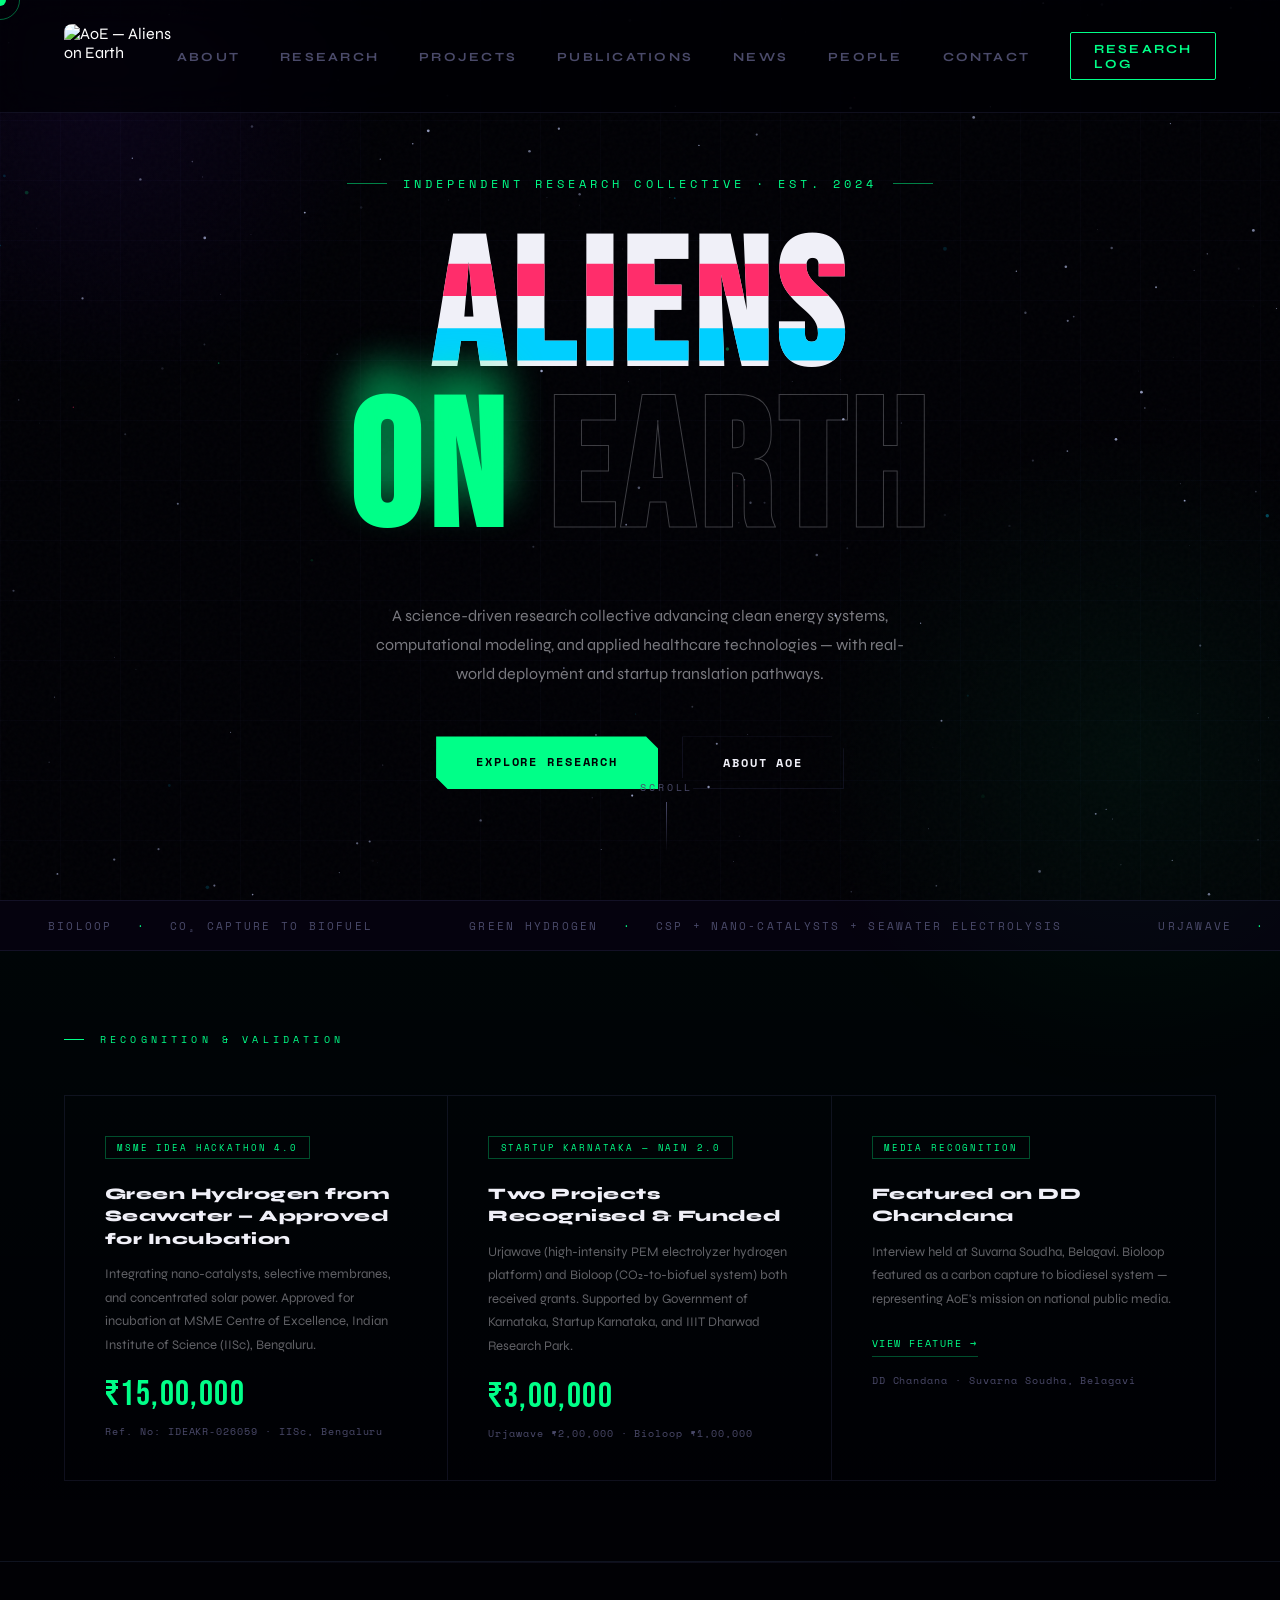
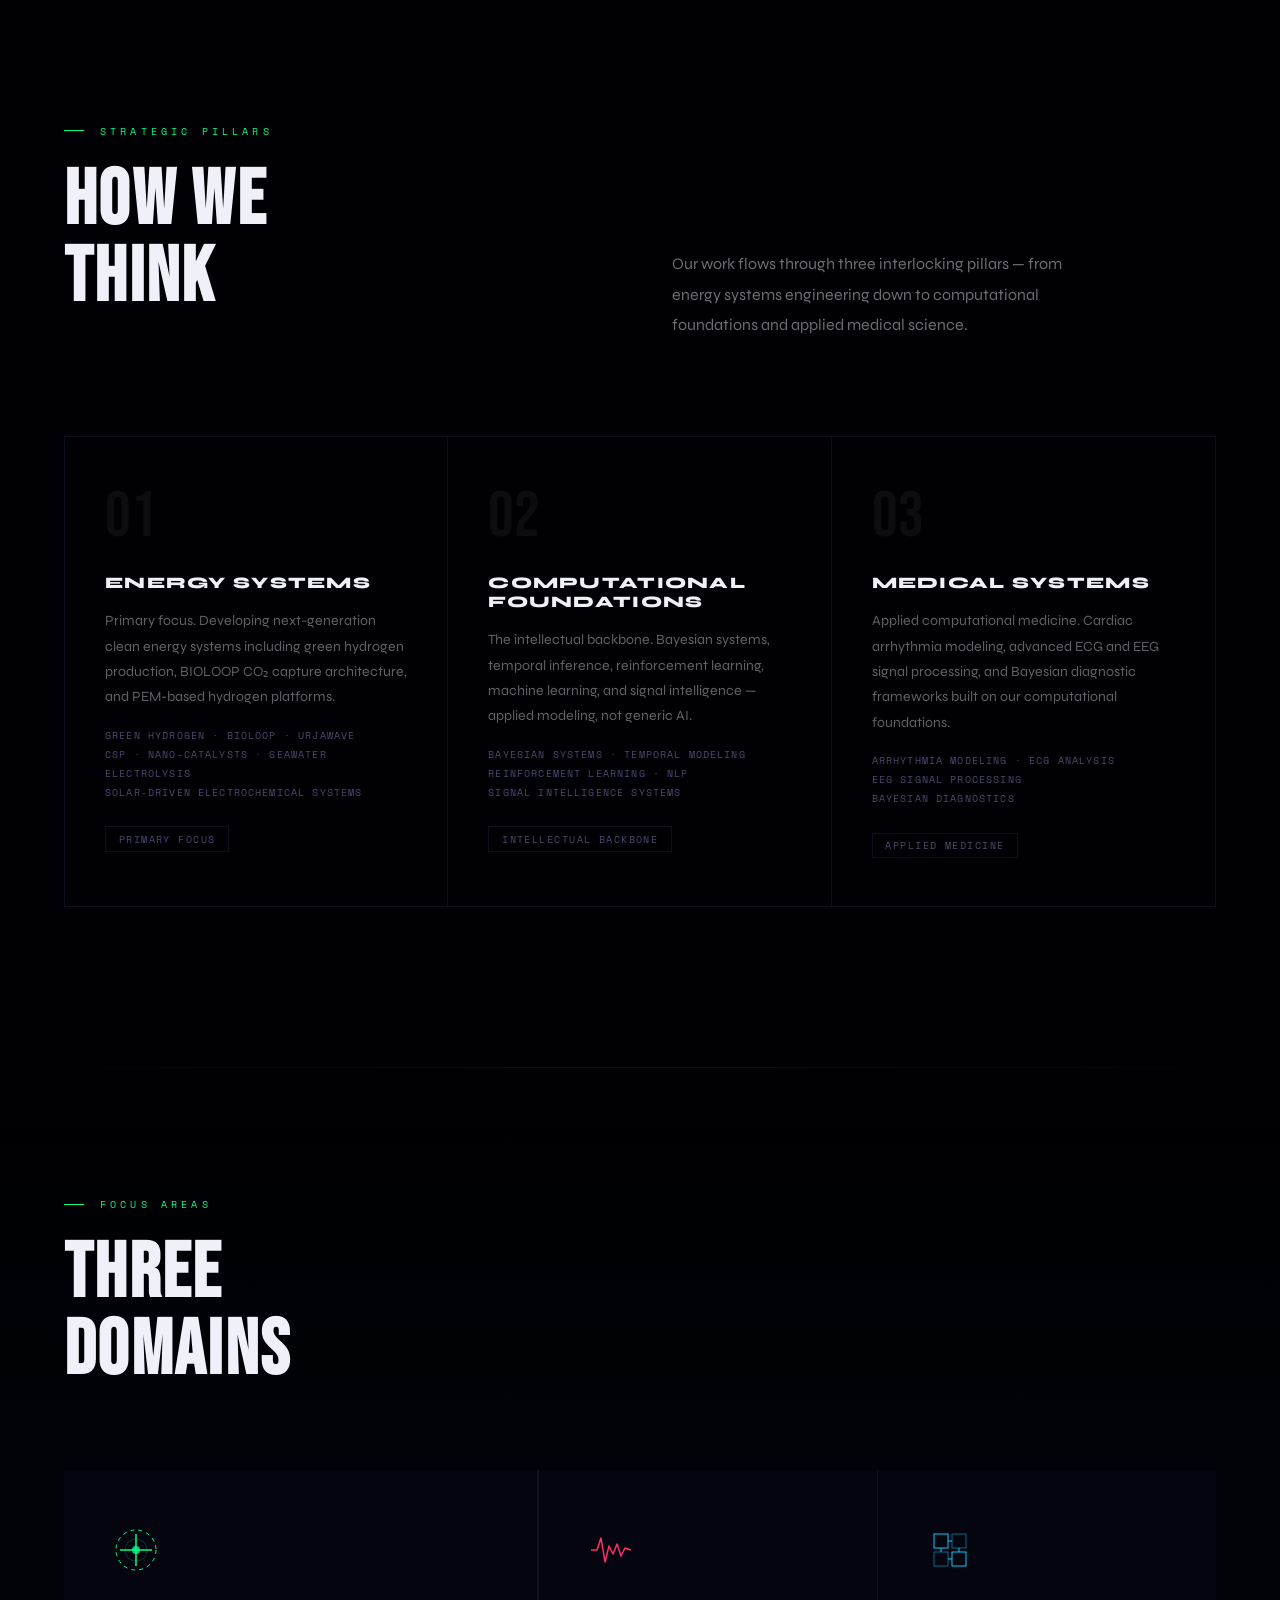
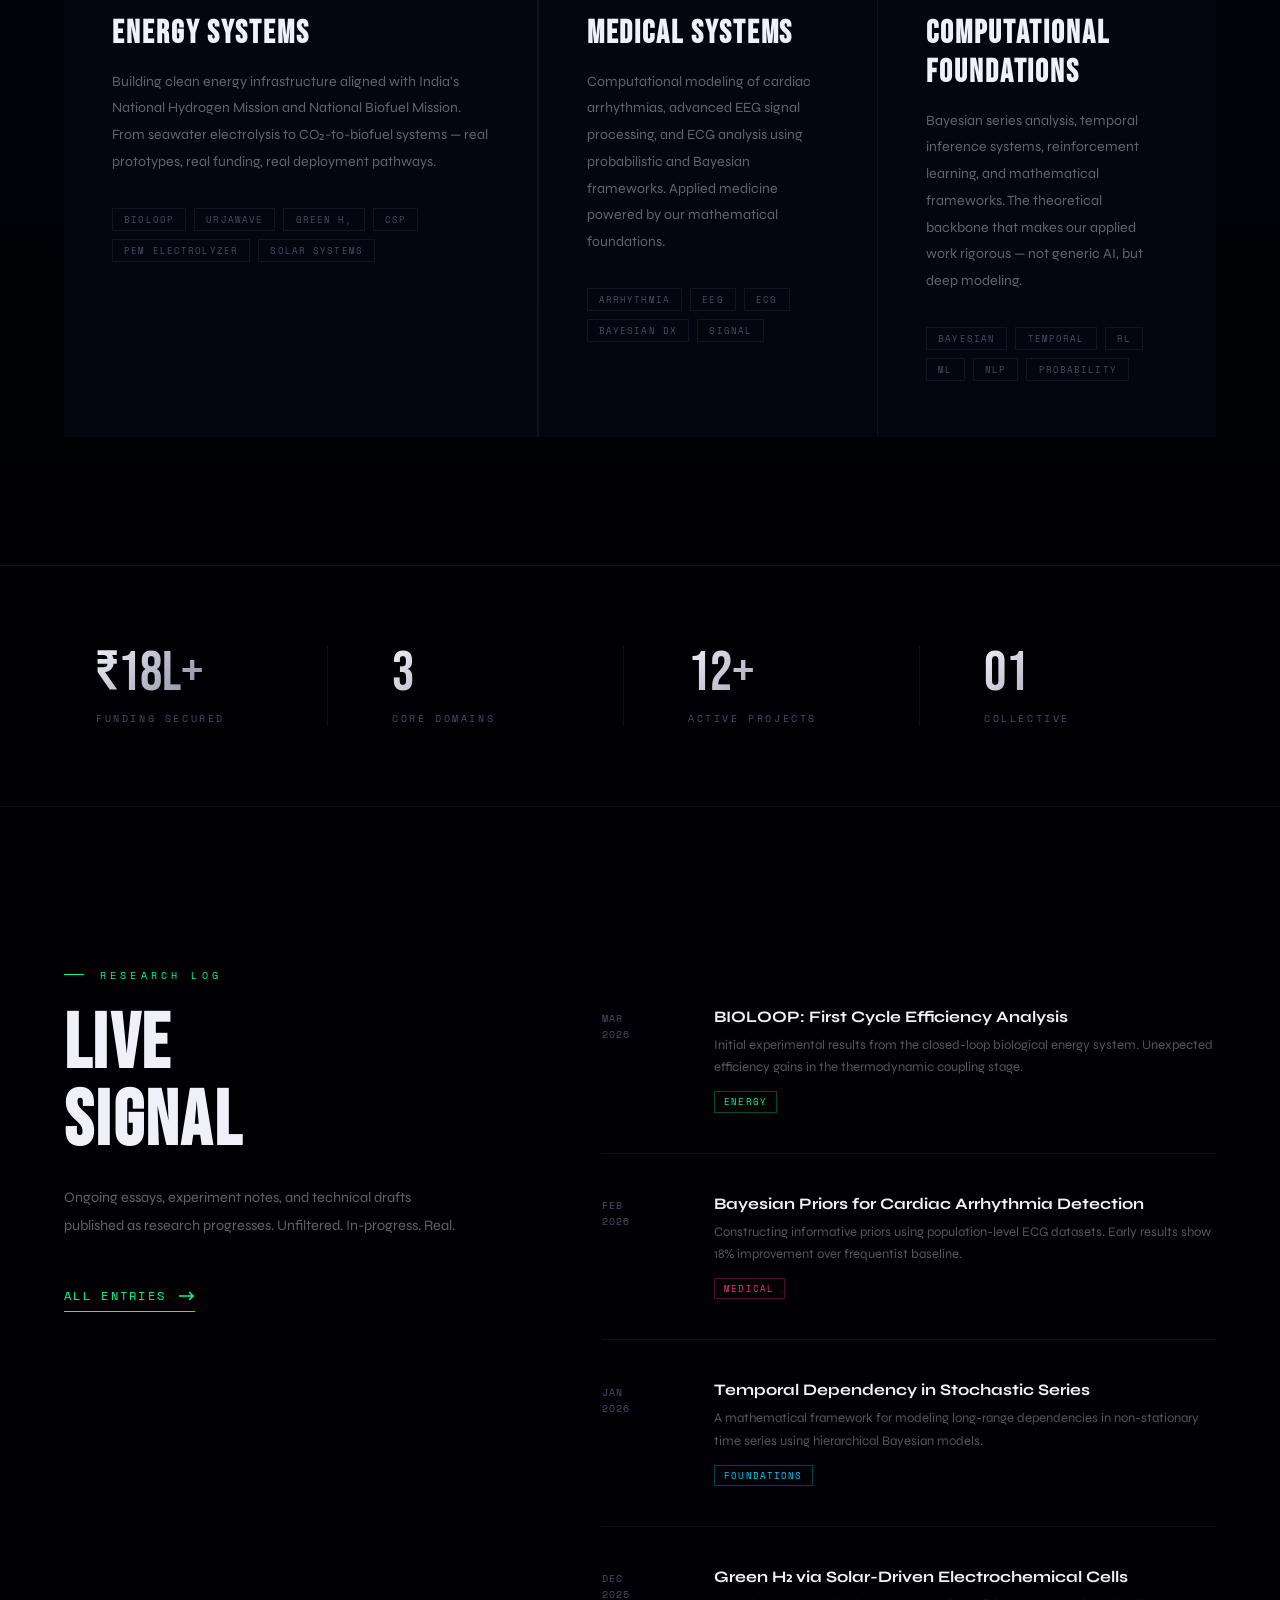
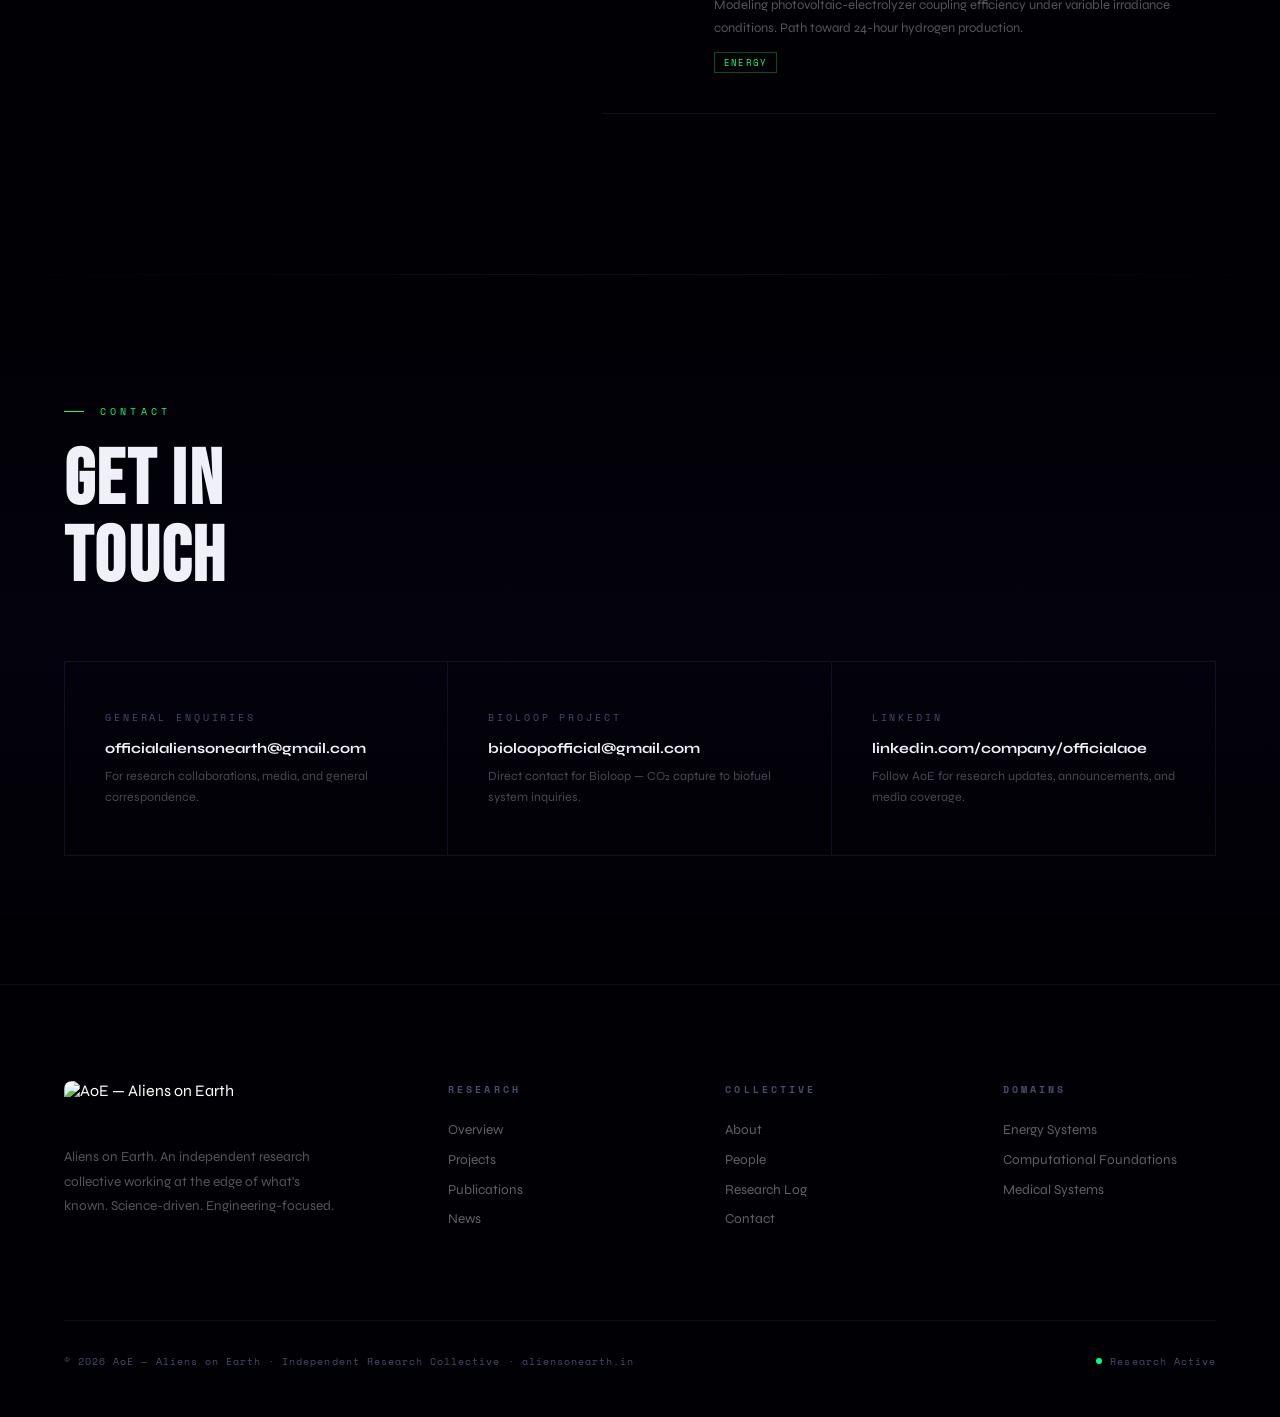
==== commit a311bb2c: "Update index.html" ====
--- a/index.html
+++ b/index.html
@@ -1114,9 +1114,8 @@
 
 <!-- NAV -->
 <nav>
-  <div class="nav-logo">
-    <img src="assets/AOE.jpeg" alt="AoE Logo">
-    <span class="nav-wordmark">AoE</span>
+  <div class="footer-brand">
+        <img src="assets/AOE.jpeg" alt="AoE — Aliens on Earth" style="height:48px; border-radius:8px; filter:brightness(1.1); margin-bottom:1rem; display:block;">
   </div>
   <div class="nav-links">
     <a href="about.html">About</a>
@@ -1436,7 +1435,7 @@
   <div class="footer-inner">
     <div class="footer-top">
       <div class="footer-brand">
-        <h2><a href="assets/AOE.jpeg"></a></h2>
+        <img src="assets/AOE.jpeg" alt="AoE — Aliens on Earth" style="height:48px; border-radius:8px; filter:brightness(1.1); margin-bottom:1rem; display:block;">
         <p>Aliens on Earth. An independent research collective working at the edge of what's known. Science-driven. Engineering-focused.</p>
       </div>
       <div class="footer-col">
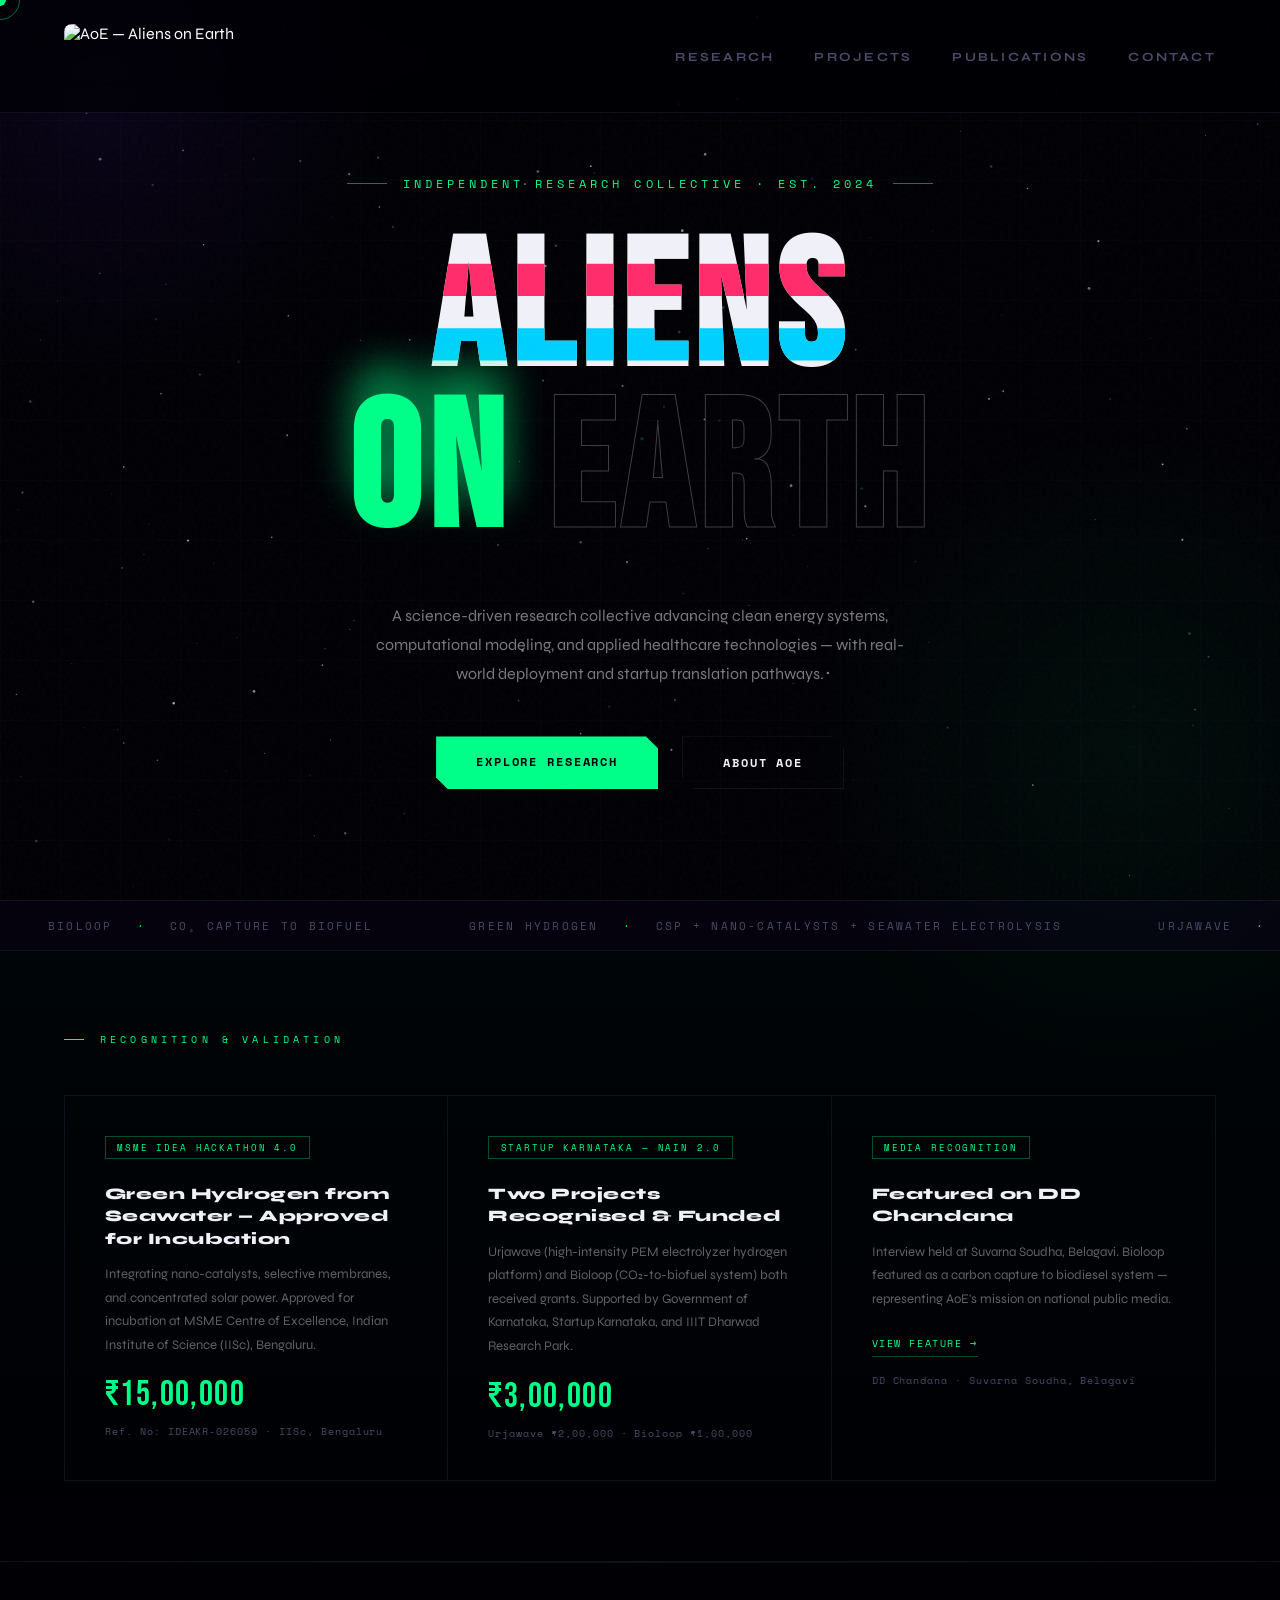
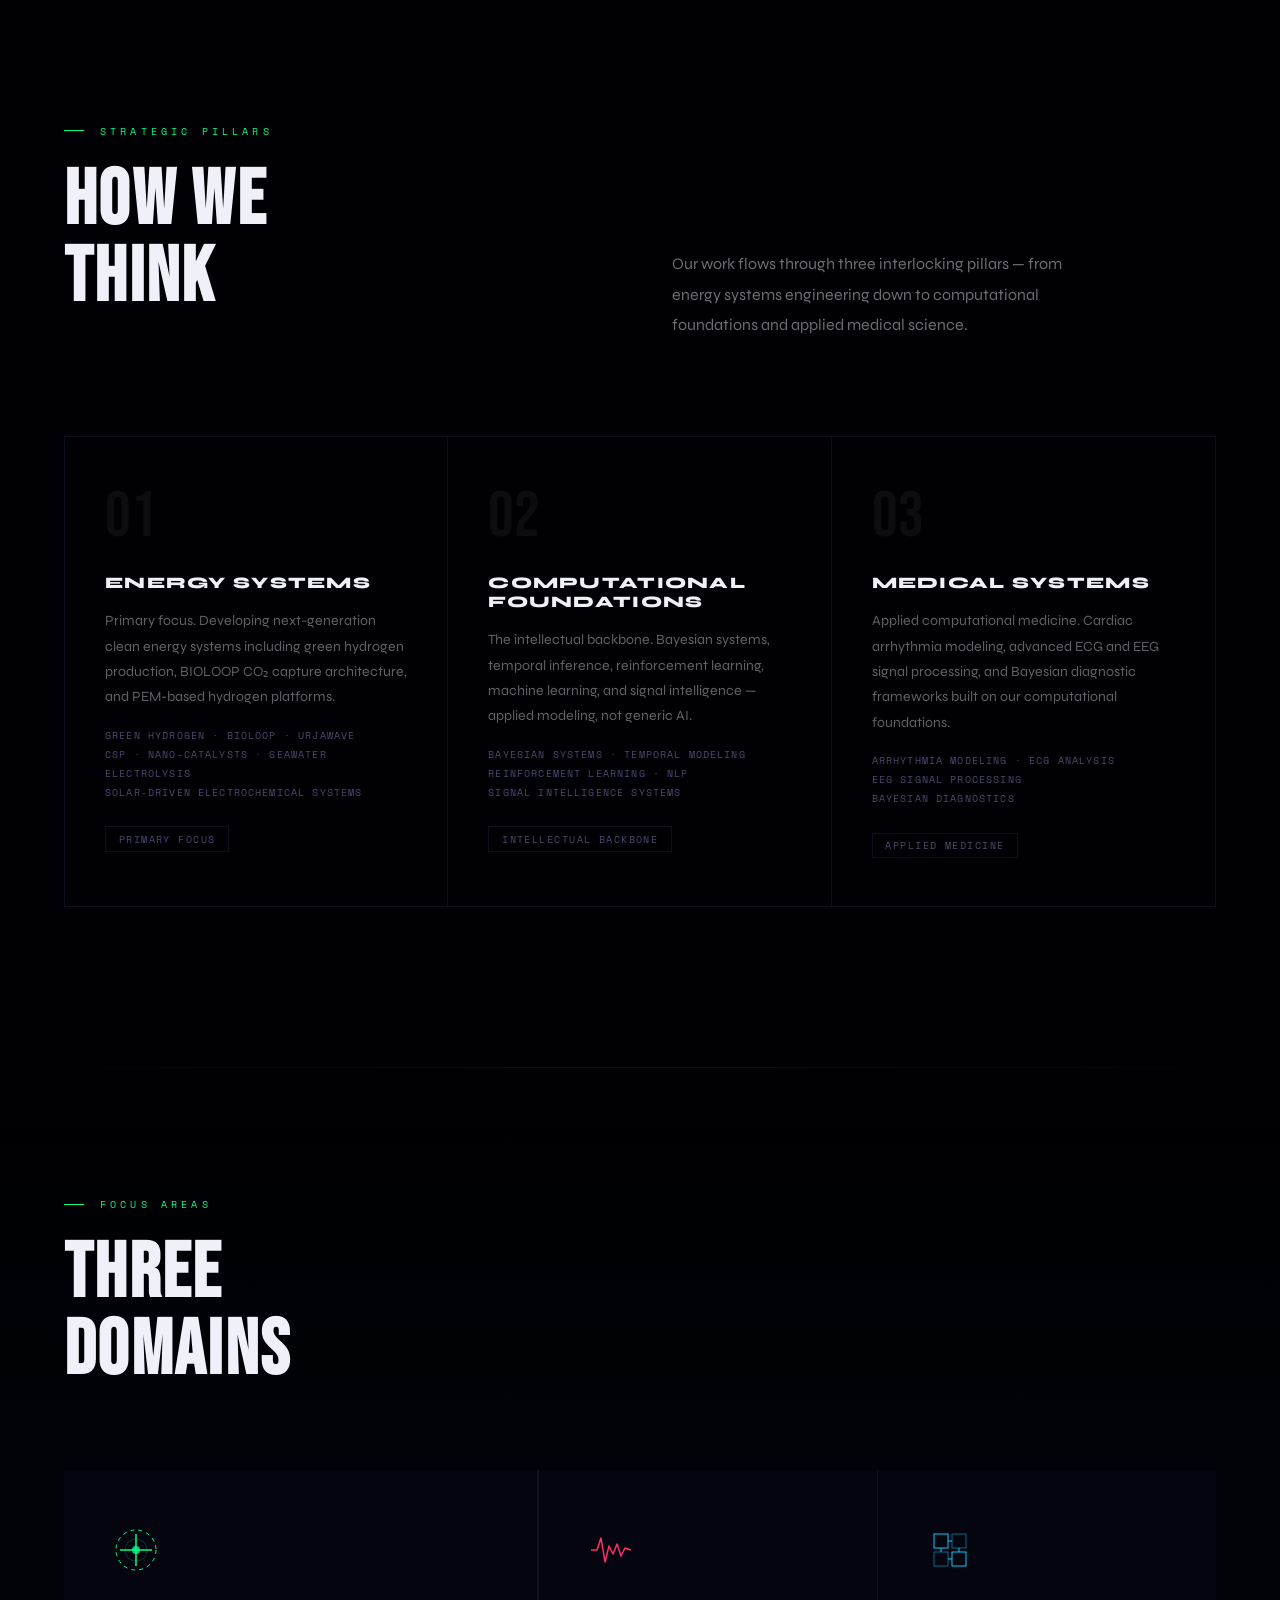
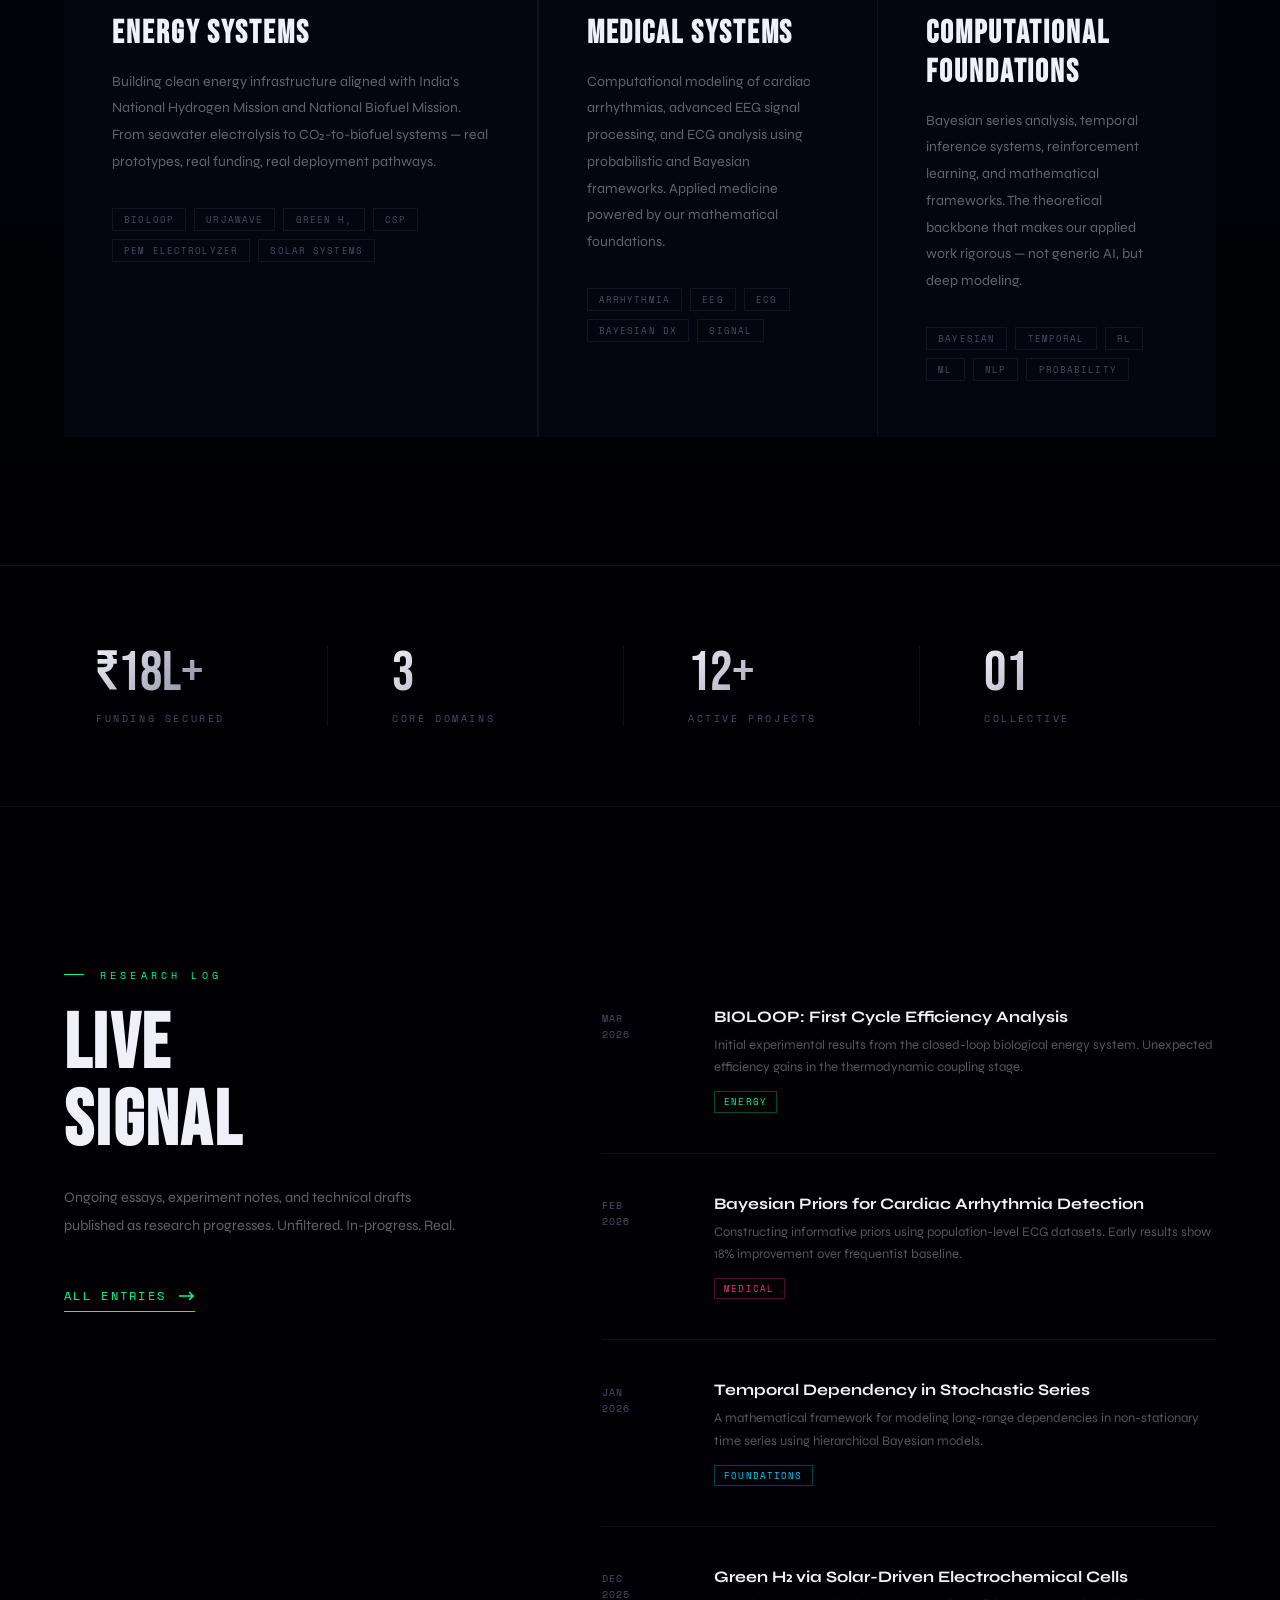
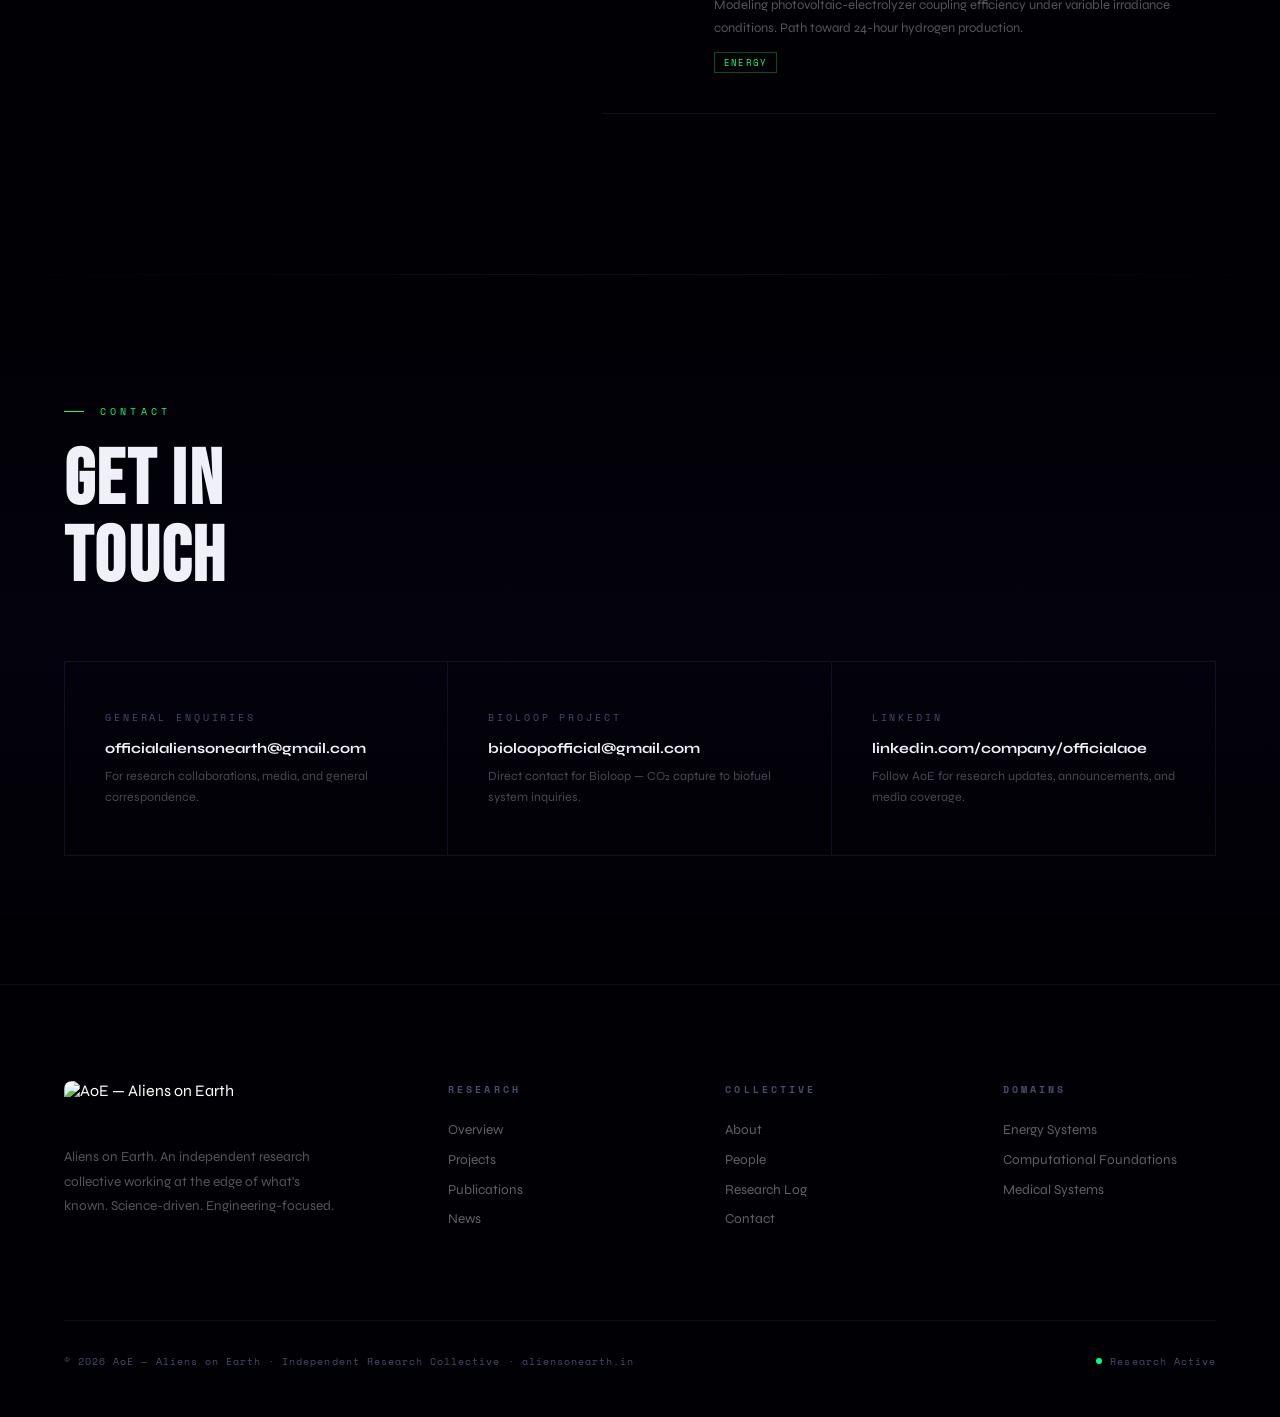
==== commit e15b7f5d: "Update index.html" ====
--- a/index.html
+++ b/index.html
@@ -1118,14 +1118,10 @@
         <img src="assets/AOE.jpeg" alt="AoE — Aliens on Earth" style="height:48px; border-radius:8px; filter:brightness(1.1); margin-bottom:1rem; display:block;">
   </div>
   <div class="nav-links">
-    <a href="about.html">About</a>
     <a href="research.html">Research</a>
     <a href="projects.html">Projects</a>
     <a href="publications.html">Publications</a>
-    <a href="news.html">News</a>
-    <a href="people.html">People</a>
     <a href="contact.html">Contact</a>
-    <a href="blog.html" class="nav-cta">Research Log</a>
   </div>
 </nav>
 
@@ -1143,10 +1139,6 @@
   <div class="hero-actions">
     <a href="research.html" class="btn-primary">Explore Research</a>
     <a href="about.html" class="btn-ghost">About AoE</a>
-  </div>
-  <div class="scroll-hint">
-    <span>Scroll</span>
-    <div class="scroll-line"></div>
   </div>
 </section>
 
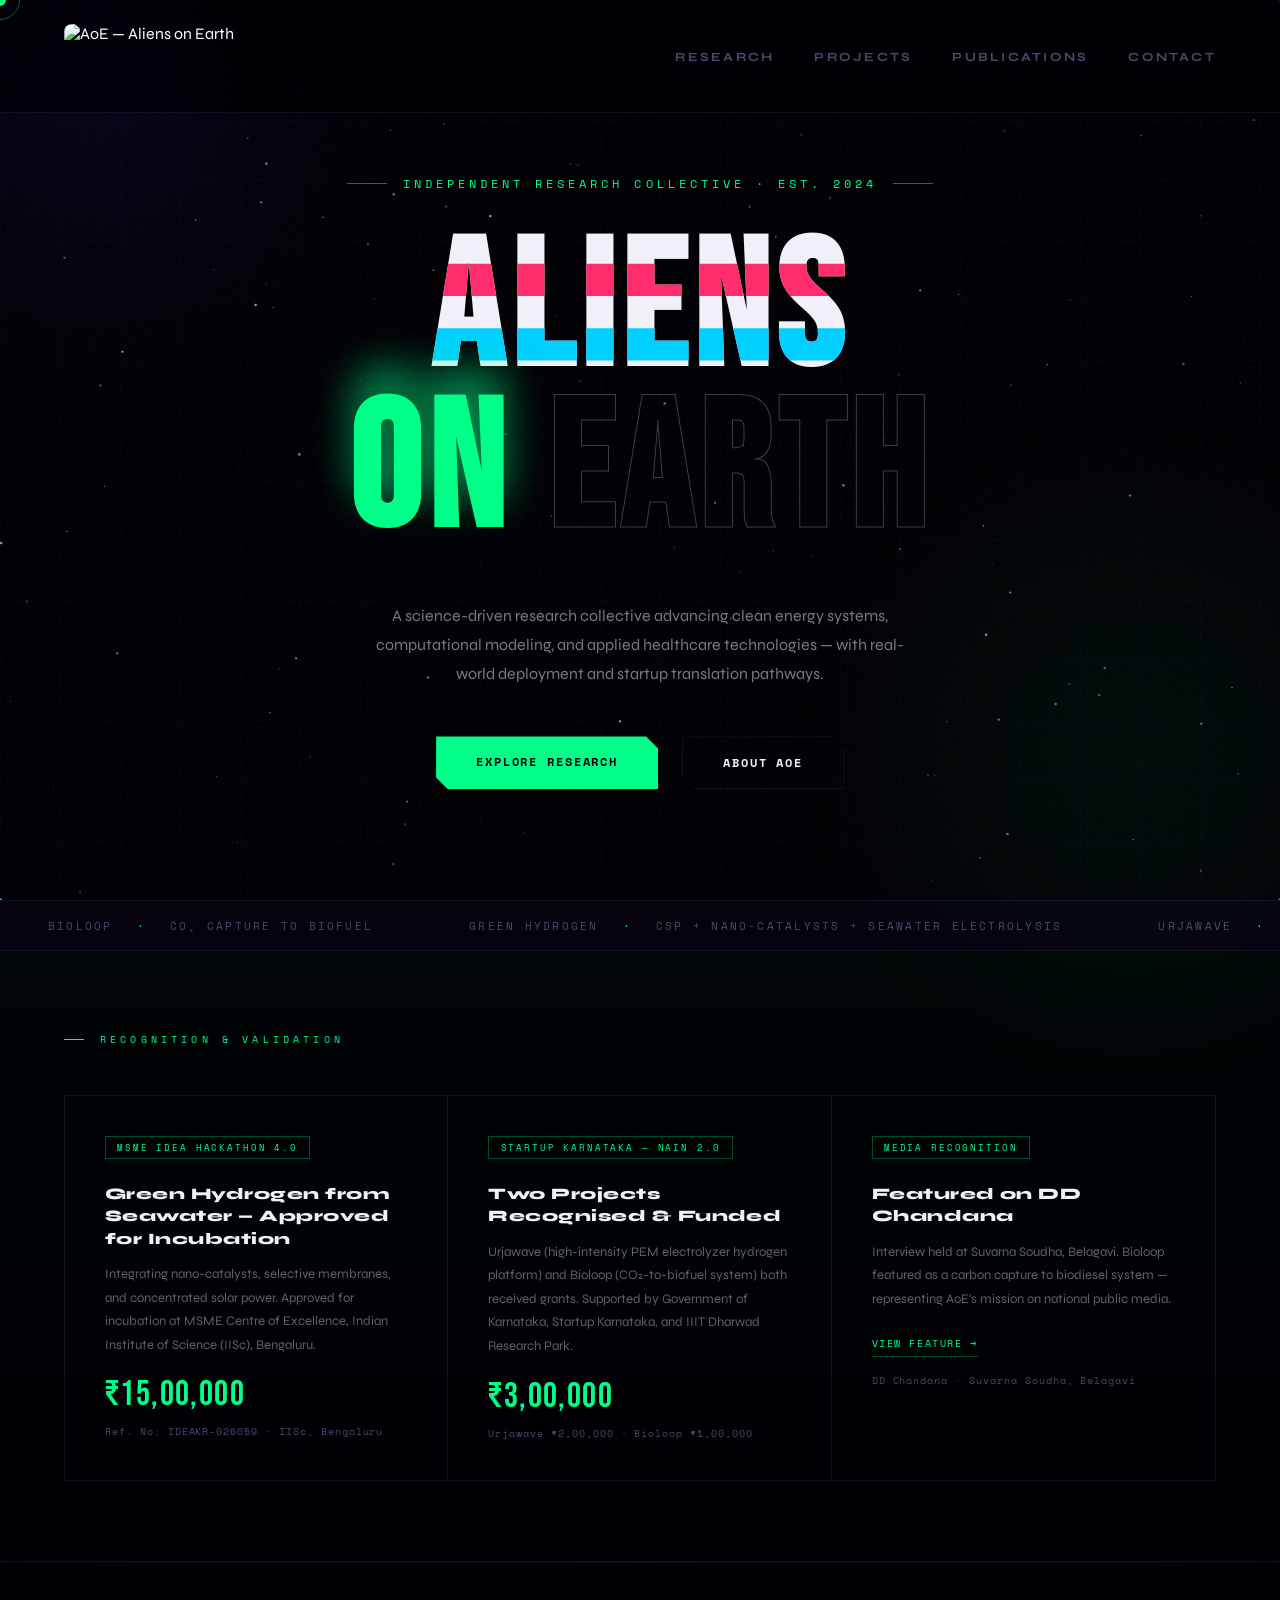
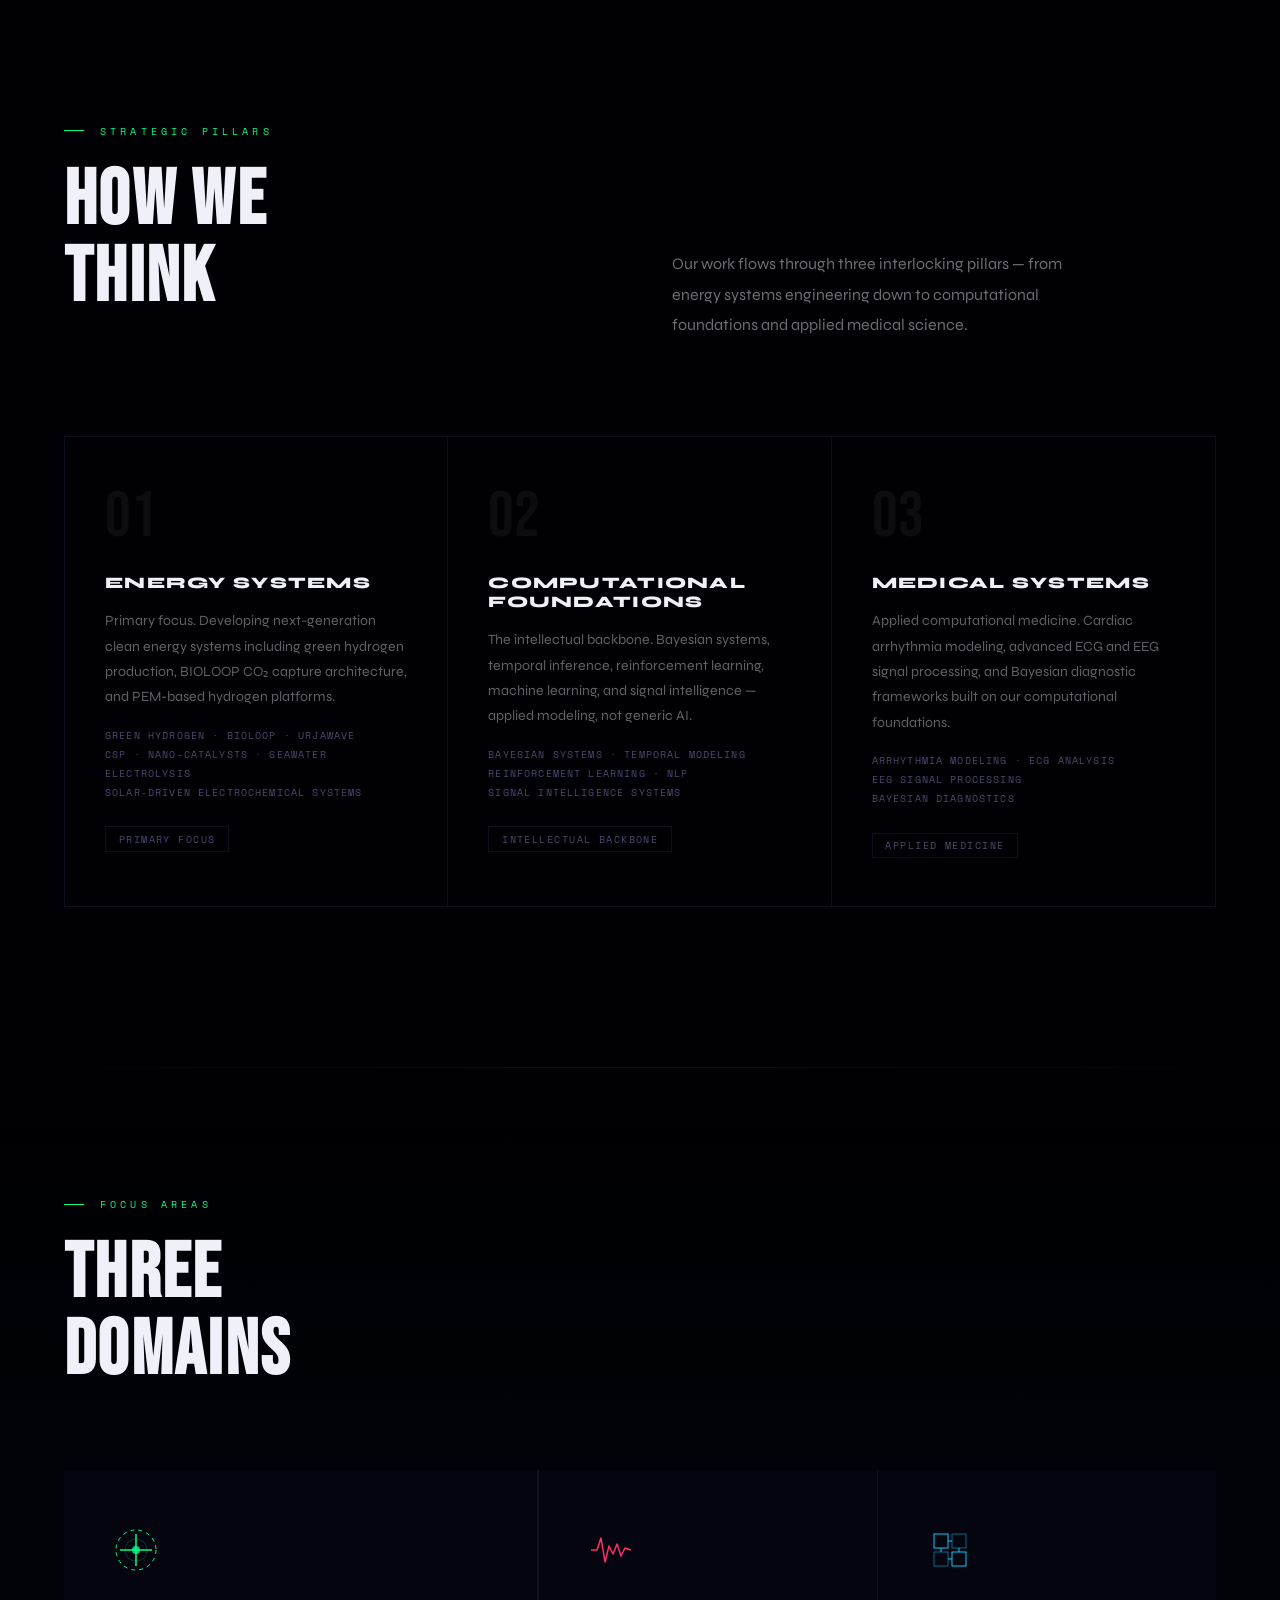
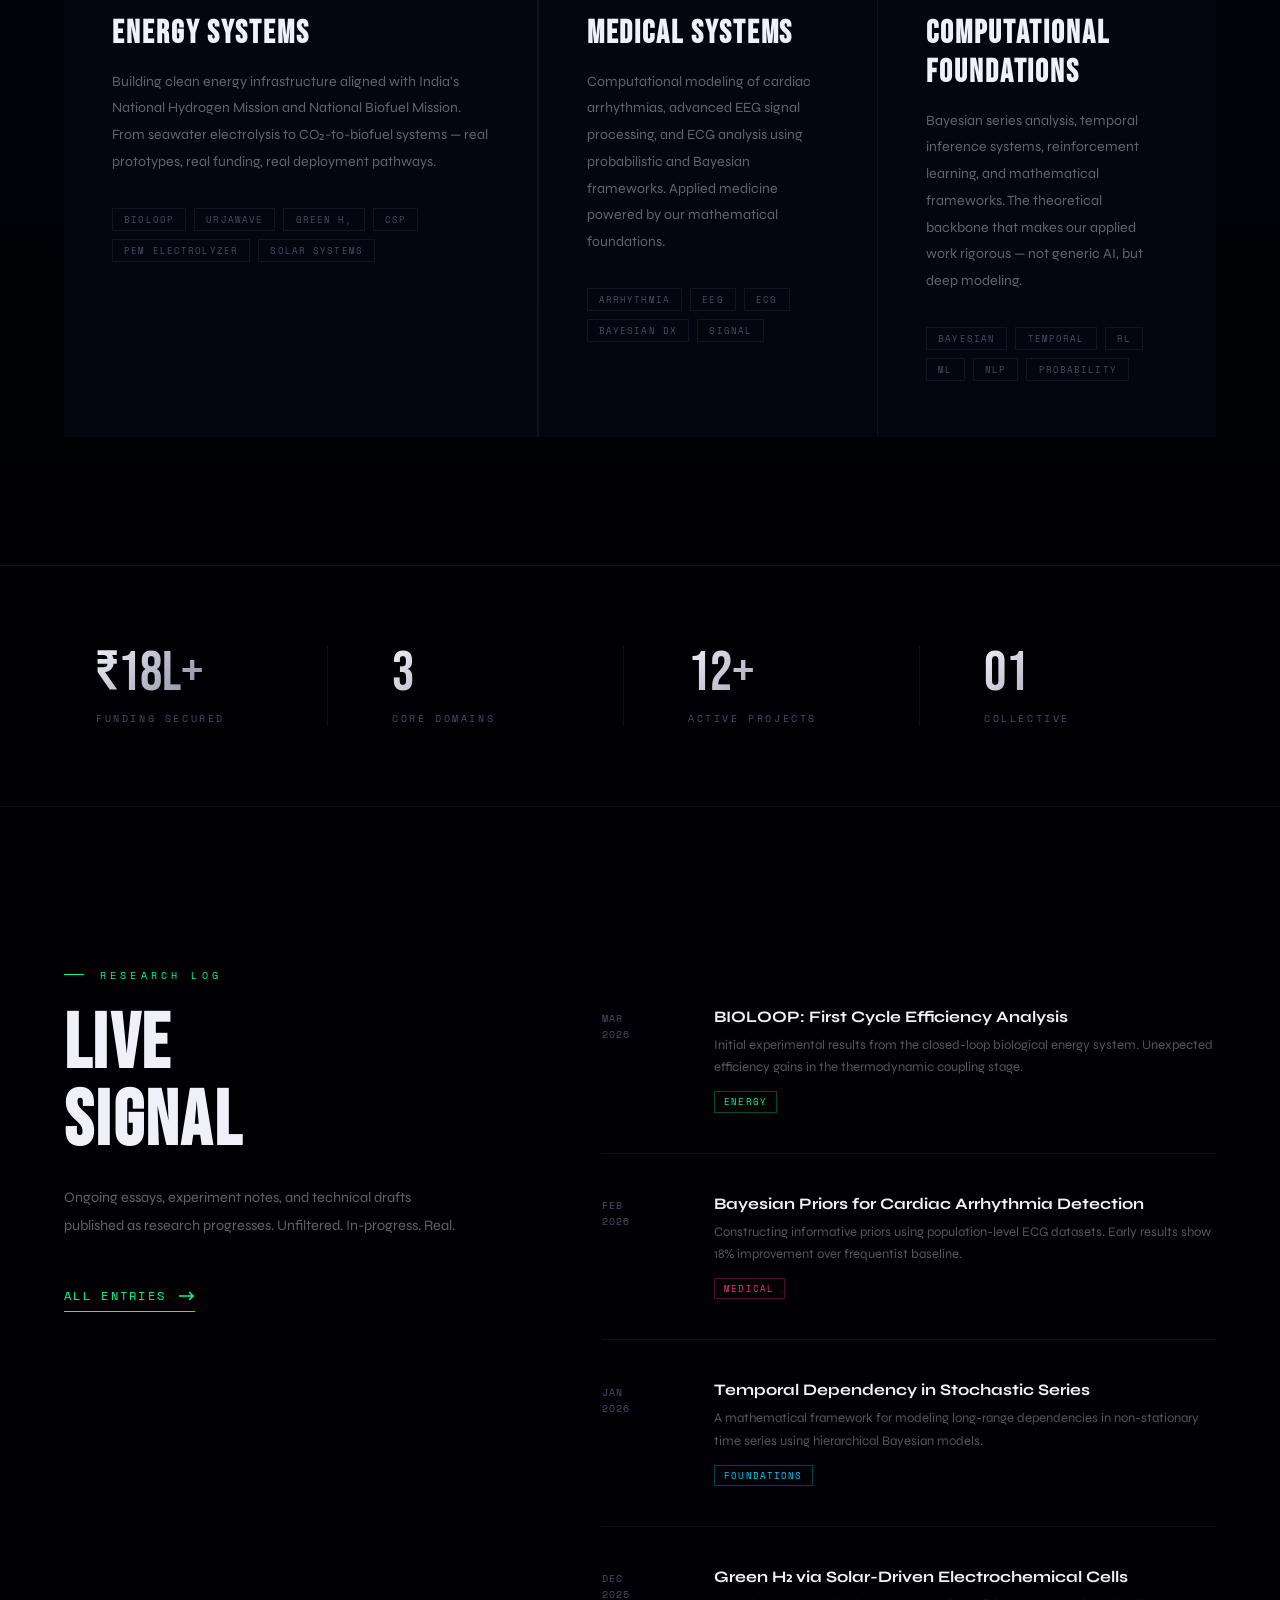
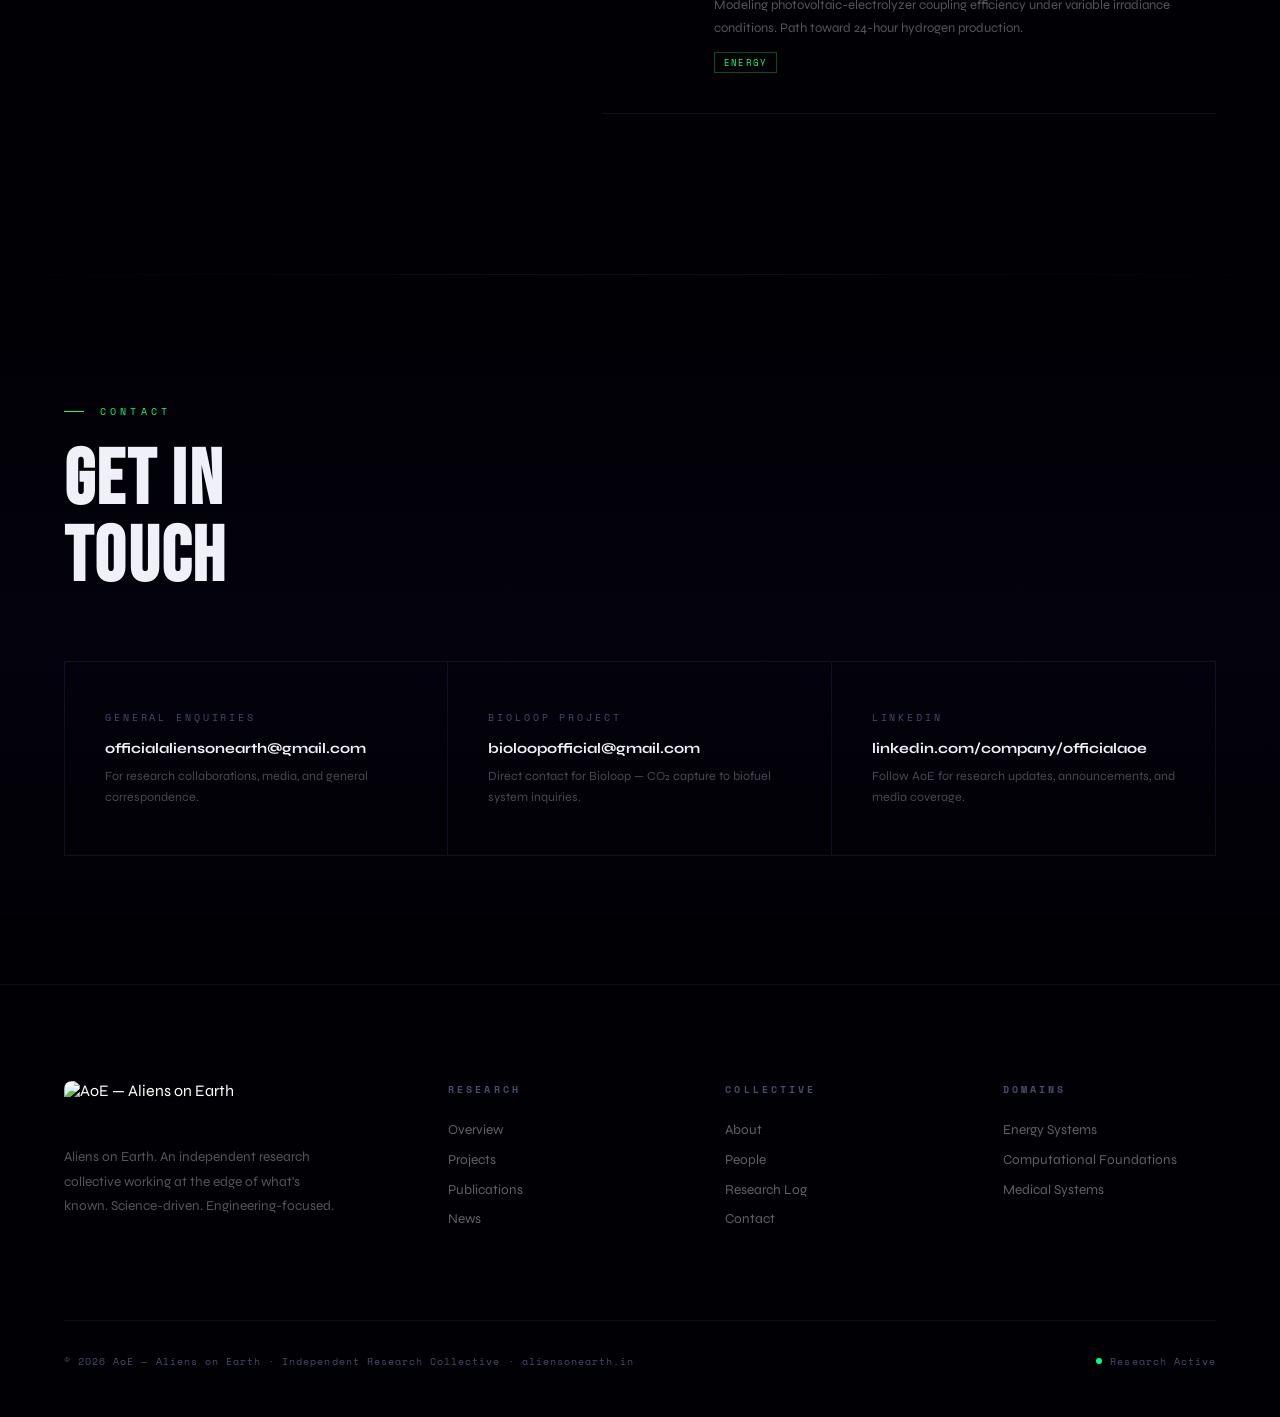
==== commit b7ef5efa: "Update index.html" ====
--- a/index.html
+++ b/index.html
@@ -4,7 +4,20 @@
 <meta charset="UTF-8">
 <meta name="viewport" content="width=device-width, initial-scale=1.0">
 <title>AoE – Aliens on Earth</title>
+
+<meta name="description" content="Aliens on Earth (AoE) is an independent research collective working on clean energy systems, hydrogen technology, computational modeling, and applied healthcare science.">
+<meta name="author" content="Prakul Sunil Hiremath">
+
+<meta name="google-site-verification" content="DHUq0SyDrljtbl1K6fRnXvqtdQU889waauJwwO-116o">
+
+<meta property="og:title" content="Aliens on Earth (AoE)">
+<meta property="og:description" content="Independent research collective advancing clean energy systems, AI modeling, and computational medicine.">
+<meta property="og:url" content="https://aliensonearth.in">
+<meta property="og:type" content="website">
+
+<link rel="canonical" href="https://aliensonearth.in">
 <link rel="preconnect" href="https://fonts.googleapis.com">
+  
 <link href="https://fonts.googleapis.com/css2?family=Bebas+Neue&family=Syne:wght@400;700;800&family=Space+Mono:wght@400;700&display=swap" rel="stylesheet">
 <style>
   :root {
